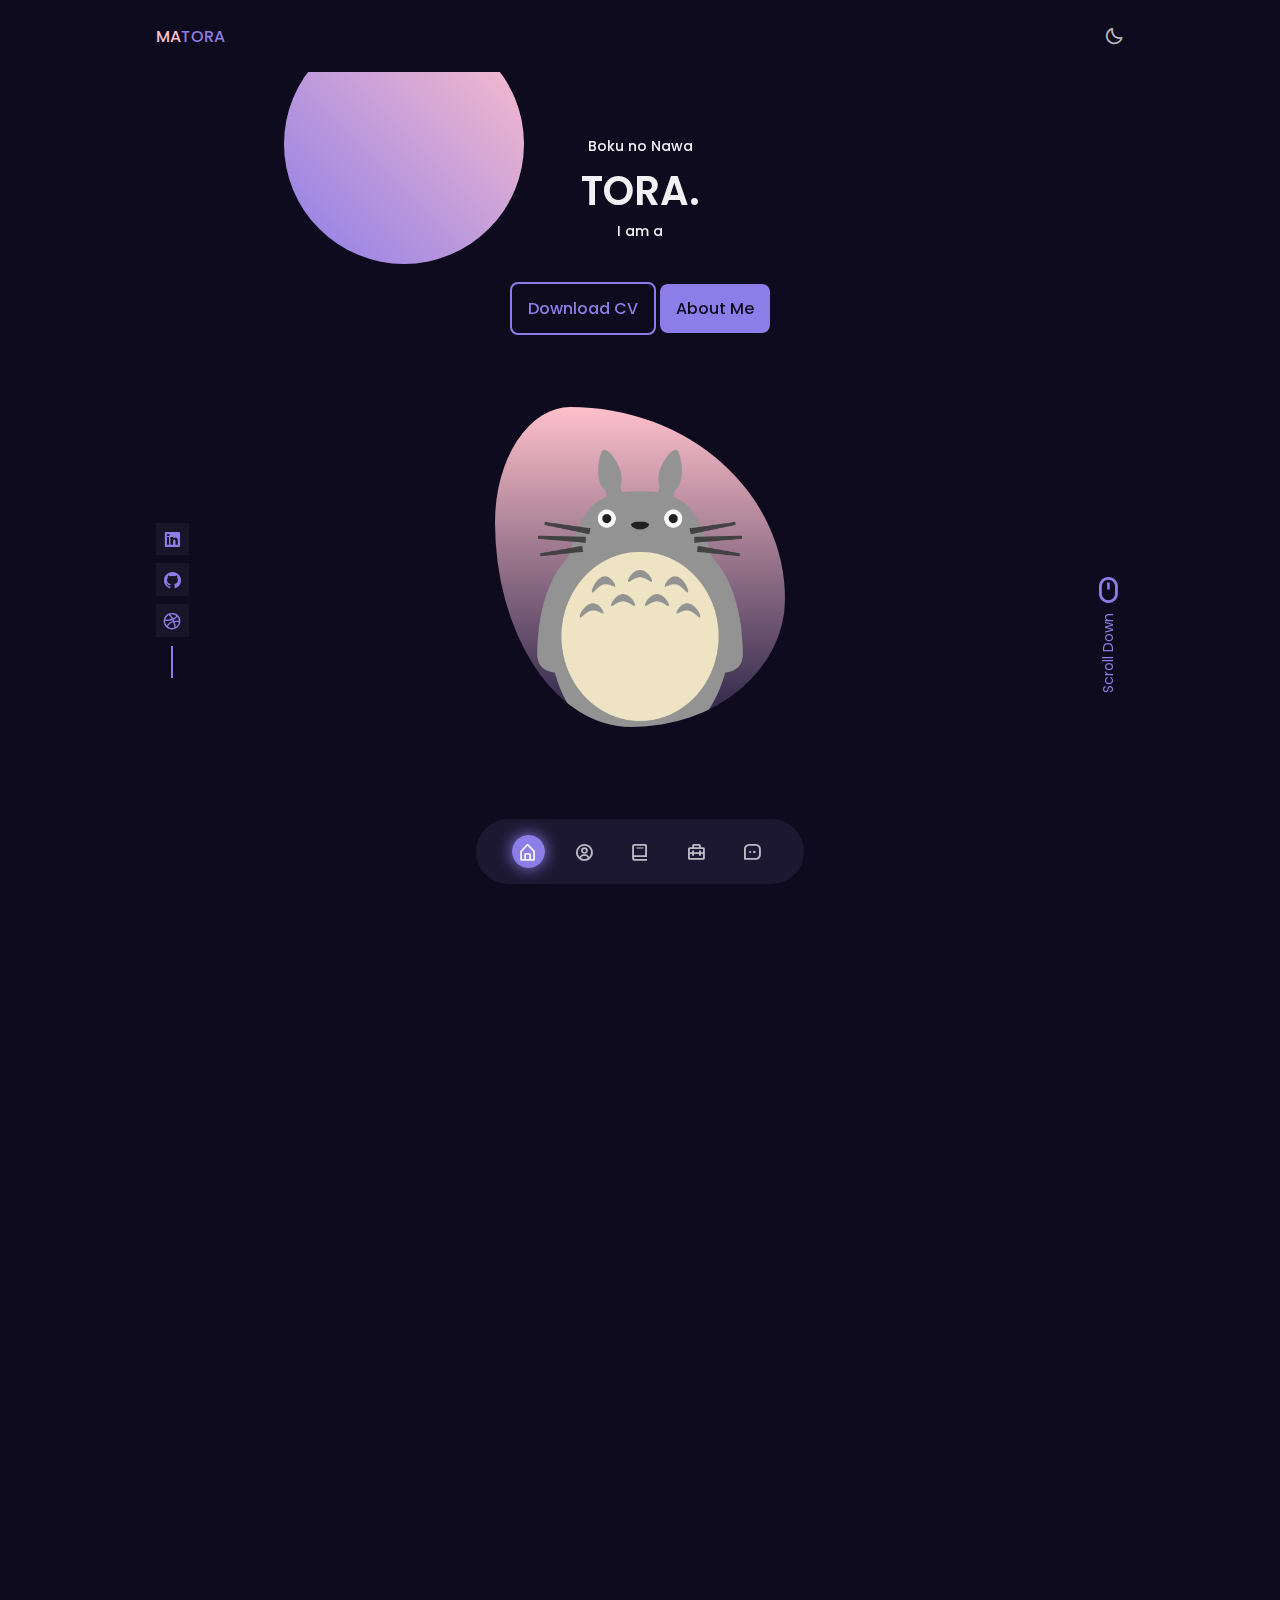
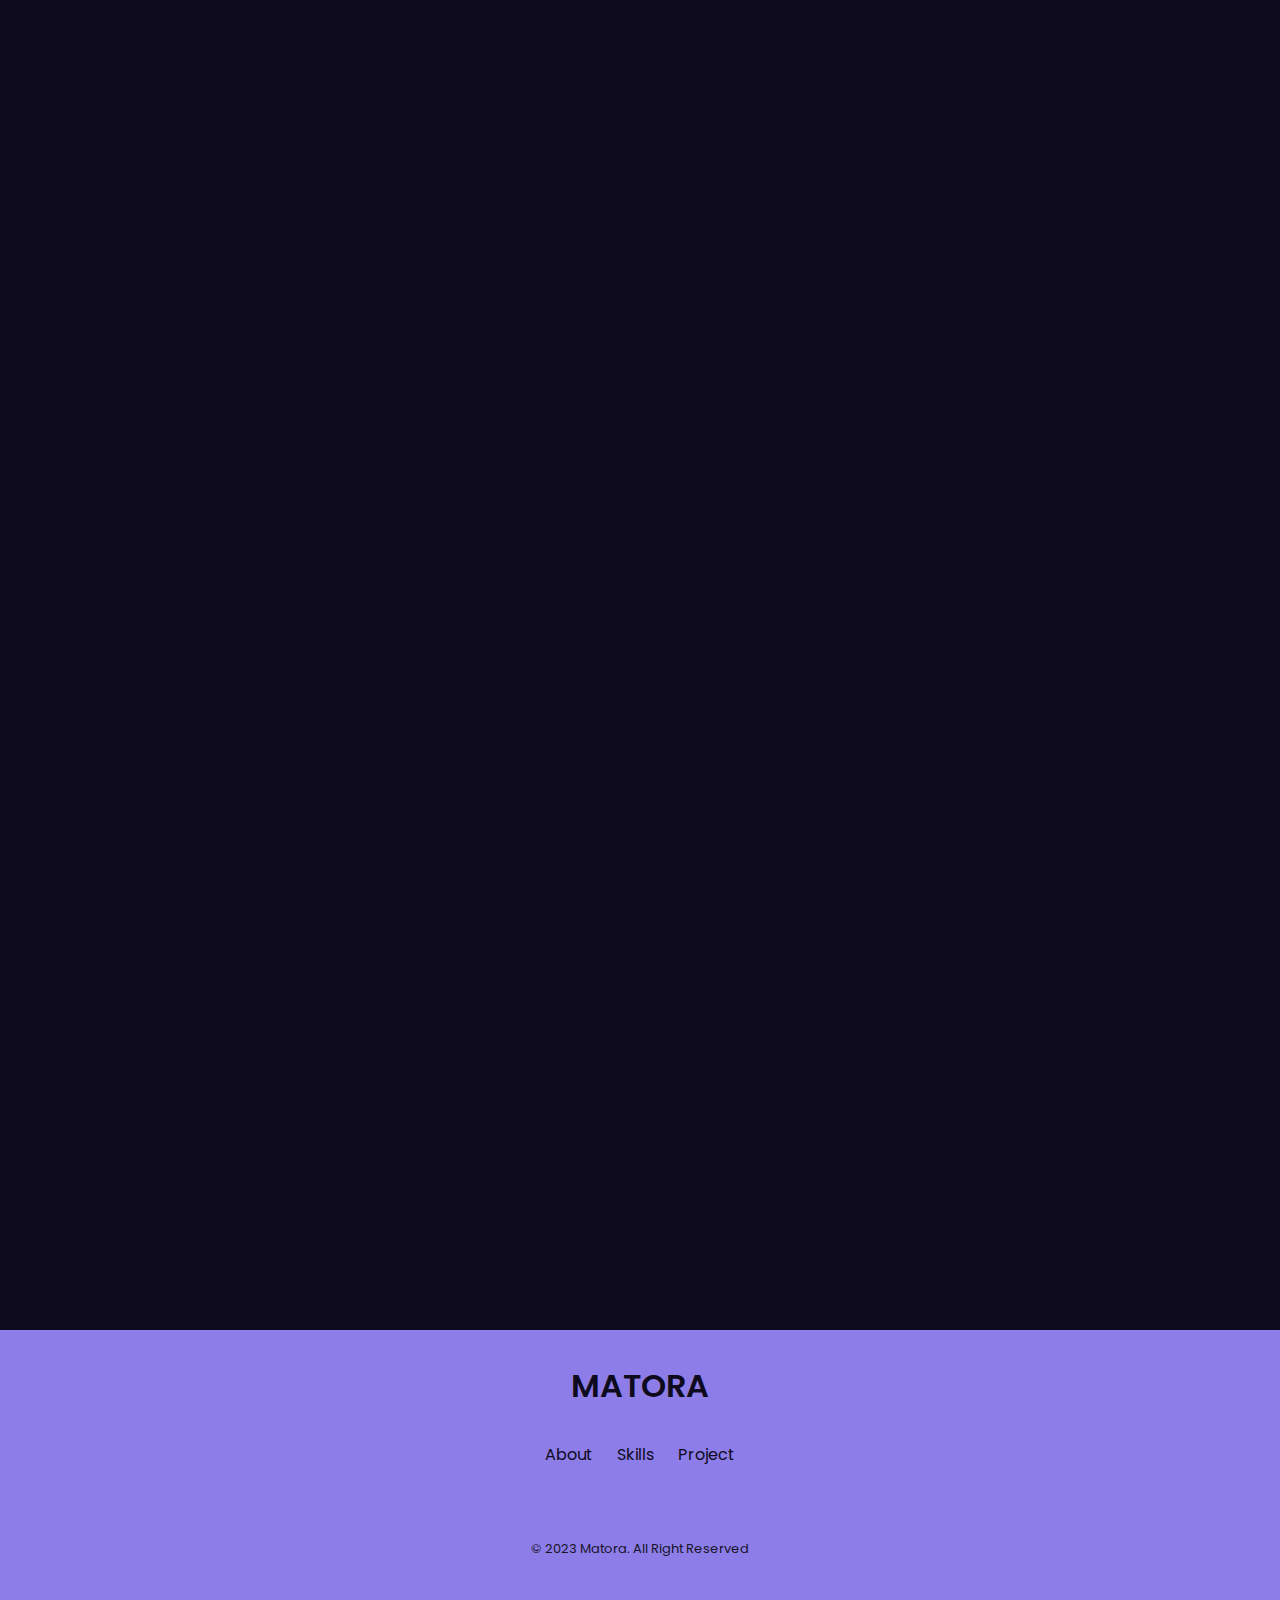
==== index.html @ f9953711 "a" ====
<!DOCTYPE html>
<html lang="en">
  <head>
    <meta charset="UTF-8" />
    <meta name="viewport" content="width=device-width, initial-scale=1.0" />

    <!--=============== FAVICON ===============-->
    <link rel="shortcut icon" href="assets/img/iconx.png" type="image/x-icon" />

    <!--=============== BOXICONS ===============-->
    <link href="https://unpkg.com/boxicons@2.1.4/css/boxicons.min.css" rel="stylesheet" />

    <!--=============== SWIPER CSS ===============-->
    <link rel="stylesheet" href="" />

    <!--=============== AOS ===============-->
    <link href="https://unpkg.com/aos@2.3.1/dist/aos.css" rel="stylesheet" />

    <!--=============== CSS ===============-->
    <link rel="stylesheet" href="assets/css/styles.css" />

    <title>Tora's Portfolio</title>
  </head>
  <body>
    <!--=============== HEADER ===============-->
    <header class="header" id="header">
      <nav class="nav container">
        <a href="#" class="nav__logo">MA<span>TORA</span></a>

        <div class="nav__menu">
          <ul class="nav__list">
            <li class="nav__item">
              <a href="#home" class="nav__link active-link">
                <i class="bx bx-home-alt"></i>
              </a>
            </li>
            <li class="nav__item">
              <a href="#about" class="nav__link">
                <i class="bx bx-user-circle"></i>
              </a>
            </li>
            <li class="nav__item">
              <a href="#skills" class="nav__link">
                <i class="bx bx-book"></i>
              </a>
            </li>
            <li class="nav__item">
              <a href="#work" class="nav__link">
                <i class="bx bx-briefcase-alt-2"></i>
              </a>
            </li>
            <li class="nav__item">
              <a href="#contact" class="nav__link">
                <i class="bx bx-message-square-dots"></i>
              </a>
            </li>
          </ul>
        </div>

        <i class="bx bx-moon change-theme" id="theme-button"></i>
      </nav>
    </header>

    <!--=============== MAIN ===============-->
    <main class="main">
      <!--=============== HOME ===============-->
      <section class="home section" id="home">
        <div class="home__container container grid">
          <div class="home__data">
            <span class="home__greeting">Boku no Nawa</span>
            <h1 class="home__name">TORA.</h1>
            <h3 class="home__education">I am a <span class="multitext"></span></h3>
            <div class="home__buttons">
              <a download="" href="assets/pdf/Matora-Cv.pdf" class="button button--ghost"> Download CV </a>
              <a href="#about" class="button">About Me</a>
            </div>
          </div>

          <div class="home__handle">
            <img src="assets/img/totoro.png" alt="" class="home__img" />
          </div>

          <div class="home__social">
            <a href="" target="_blank" class="home__social-link"><i class="bx bxl-linkedin-square"></i></a>
            <a href="" target="_blank" class="home__social-link"><i class="bx bxl-github"></i></a>
            <a href="" target="_blank" class="home__social-link"><i class="bx bxl-dribbble"></i></a>
          </div>
          <a href="" class="home__scroll"
            ><i class="bx bx-mouse home__scroll-icon"></i>
            <span class="home__scroll-name">Scroll Down</span>
          </a>
        </div>
      </section>

      <!--=============== ABOUT ===============-->
      <section class="about section" id="about">
        <span data-aos="fade-right" class="section__subtitle">My Intro</span>
        <h2 data-aos="fade-left" class="section__title">About Me</h2>

        <div class="about__container container grid">
          <img data-aos="fade-right" src="assets/img/about1.jpg" alt="" class="about__img" />

          <div data-aos="fade-left" class="about__data">
            <div class="about__info">
              <div class="about__box">
                <i class="bx bx-award about__icon"></i>
                <h3 class="about__title">Experience</h3>
                <span class="about__subtitle">3 Years Study</span>
              </div>
              <div class="about__box">
                <i class="bx bx-briefcase-alt-2 about__icon"></i>
                <h3 class="about__title">Completed</h3>
                <span class="about__subtitle">20+ Project</span>
              </div>
              <div class="about__box">
                <i class="bx bx-support about__icon"></i>
                <h3 class="about__title">Support</h3>
                <span class="about__subtitle"
                  >Online 24/7 <br />
                  <3
                </span>
              </div>
            </div>
            <p class="about__description">Im a weeb, u better run <br />Im the man that will become the Pirate King!</p>

            <a href="#contact" class="button">Contact ME</a>
          </div>
        </div>
      </section>

      <!--=============== SKILLS ===============-->
      <section class="skills section" id="skills">
        <span data-aos="fade-right" class="section__subtitle">My Abilities</span>
        <h2 data-aos="fade-left" class="section__title">My Experience</h2>

        <div class="skills__container container grid">
          <!-- daftar skill -->
          <div data-aos="flip-right" data-aos-duration="2000" class="skills__content">
            <h3 class="skills__title">Visual Design</h3>

            <div class="skills__box">
              <div class="skills__group">
                <div class="skills__data">
                  <i class="bx bx-badge-check"></i>

                  <div>
                    <h3 class="skills__name">HTML</h3>
                    <span class="skills__levels">Intermediate</span>
                  </div>
                </div>

                <div class="skills__data">
                  <i class="bx bx-badge-check"></i>

                  <div>
                    <h3 class="skills__name">CSS</h3>
                    <span class="skills__levels">Intermediate</span>
                  </div>
                </div>

                <div class="skills__data">
                  <i class="bx bx-badge-check"></i>

                  <div>
                    <h3 class="skills__name">JS</h3>
                    <span class="skills__levels">Basic</span>
                  </div>
                </div>
              </div>

              <div class="skills__group">
                <div class="skills__data">
                  <i class="bx bx-badge-check"></i>

                  <div>
                    <h3 class="skills__name">Photoshop</h3>
                    <span class="skills__levels">Intermediate</span>
                  </div>
                </div>

                <div class="skills__data">
                  <i class="bx bx-badge-check"></i>

                  <div>
                    <h3 class="skills__name">Ilustrator</h3>
                    <span class="skills__levels">Intermediate</span>
                  </div>
                </div>

                <div class="skills__data">
                  <i class="bx bx-badge-check"></i>

                  <div>
                    <h3 class="skills__name">Corel</h3>
                    <span class="skills__levels">Basic</span>
                  </div>
                </div>
              </div>
            </div>
          </div>

          <div data-aos="flip-left" data-aos-duration="2000" class="skills__content">
            <h3 class="skills__title">Office Management</h3>

            <div class="skills__box">
              <div class="skills__group">
                <div class="skills__data">
                  <i class="bx bx-badge-check"></i>

                  <div>
                    <h3 class="skills__name">Ms Word</h3>
                    <span class="skills__levels">Intermediate</span>
                  </div>
                </div>

                <div class="skills__data">
                  <i class="bx bx-badge-check"></i>

                  <div>
                    <h3 class="skills__name">Ms Excel</h3>
                    <span class="skills__levels">Basic</span>
                  </div>
                </div>

                <div class="skills__data">
                  <i class="bx bx-badge-check"></i>

                  <div>
                    <h3 class="skills__name">Ms Powerpoint</h3>
                    <span class="skills__levels">Basic</span>
                  </div>
                </div>
              </div>
            </div>
          </div>
        </div>
      </section>

      <!--=============== SERVICES ===============-->
      <section class="services section">
        <span data-aos="fade-right" class="section__subtitle">My Services</span>
        <h2 data-aos="fade-left" class="section__title">What I Offer</h2>

        <div class="services__container container grid">
          <div data-aos="flip-up" class="services__card">
            <h3 class="services__title">
              Product <br />
              Designer
            </h3>

            <span class="services__button"> See More <i class="bx bx-chevrons-right .services__icon"></i> </span>

            <div class="services__modal">
              <div class="services__modal-content">
                <i class="bx bx-x services__modal-close"></i>

                <h3 class="services__modal-title">Product Designer</h3>
                <p class="services__modal-description">Melayani jasa desain yang berkaitan dengan produk</p>
                <ul class="services__modal-list">
                  <li class="services__modal-item">
                    <i class="bx bx-check-double services__modal-icon"></i>
                    <p class="services__modal-info">Desain produk dan kemasan</p>
                  </li>
                  <li class="services__modal-item">
                    <i class="bx bx-check-double services__modal-icon"></i>
                    <p class="services__modal-info">Pengembangan desain</p>
                  </li>
                  <li class="services__modal-item">
                    <i class="bx bx-check-double services__modal-icon"></i>
                    <p class="services__modal-info">Pengembangan Elemen</p>
                  </li>
                  <li class="services__modal-item">
                    <i class="bx bx-check-double services__modal-icon"></i>
                    <p class="services__modal-info">Pembuatan Logo</p>
                  </li>
                </ul>
              </div>
            </div>
          </div>

          <div data-aos="flip-up" class="services__card">
            <h3 class="services__title">
              UI/UX <br />
              Designer
            </h3>

            <span class="services__button"> See More <i class="bx bx-chevrons-right .services__icon"></i> </span>

            <div class="services__modal">
              <div class="services__modal-content">
                <i class="bx bx-x services__modal-close"></i>

                <h3 class="services__modal-title">UI/UX</h3>
                <p class="services__modal-description">Melayani desain yang berkatian dengan tampilan atau interface</p>
                <ul class="services__modal-list">
                  <li class="services__modal-item">
                    <i class="bx bx-check-double services__modal-icon"></i>
                    <p class="services__modal-info">Pengembangan Interface</p>
                  </li>
                  <li class="services__modal-item">
                    <i class="bx bx-check-double services__modal-icon"></i>
                    <p class="services__modal-info">Desain Web</p>
                  </li>
                  <li class="services__modal-item">
                    <i class="bx bx-check-double services__modal-icon"></i>
                    <p class="services__modal-info">Desain Aplikasi</p>
                  </li>
                </ul>
              </div>
            </div>
          </div>

          <div data-aos="flip-up" class="services__card">
            <h3 class="services__title">
              Visual <br />
              Designer
            </h3>

            <span class="services__button"> See More <i class="bx bx-chevrons-right .services__icon"></i> </span>

            <div class="services__modal">
              <div class="services__modal-content">
                <i class="bx bx-x services__modal-close"></i>

                <h3 class="services__modal-title">Visual Designer</h3>
                <p class="services__modal-description">Jasa desain terkait desain Visual</p>
                <ul class="services__modal-list">
                  <li class="services__modal-item">
                    <i class="bx bx-check-double services__modal-icon"></i>
                    <p class="services__modal-info">Jasa Ilustrasi</p>
                  </li>
                  <li class="services__modal-item">
                    <i class="bx bx-check-double services__modal-icon"></i>
                    <p class="services__modal-info">Jasa Vektor</p>
                  </li>
                  <li class="services__modal-item">
                    <i class="bx bx-check-double services__modal-icon"></i>
                    <p class="services__modal-info">Jasa Edit foto</p>
                  </li>
                  <li class="services__modal-item">
                    <i class="bx bx-check-double services__modal-icon"></i>
                    <p class="services__modal-info">Jasa Realism</p>
                  </li>
                </ul>
              </div>
            </div>
          </div>
        </div>
      </section>

      <!--=============== WORK ===============-->
      <section class="work section" id="work">
        <span data-aos="fade-right" class="section__subtitle">My portfolio</span>
        <h2 data-aos="fade-left" class="section__title">Recent Work</h2>

        <div data-aos="zoom-in-left" class="work__filters">
          <span class="work__item active-work" data-filter="all">All</span>
          <span class="work__item" data-filter=".web">Web</span>
          <span class="work__item" data-filter=".movil">Tool</span>
          <span class="work__item" data-filter=".design">Design</span>
        </div>

        <div data-aos="zoom-in-right" class="work__container container grid">
          <div class="work__card mix web">
            <img src="assets/img/recent1.png" alt="" class="work__img" />
            <h3 class="work__title">Web Parallax Design</h3>
            <a href="recent/parallax.html" class="work__button">Demo <i class="bx bxs-chevron-right work__icon"></i></a>
          </div>

          <div class="work__card mix movil web">
            <img src="https://ganlvtech.github.io/lua-simple-encrypt/images/xor.gif" alt="" class="work__img" />
            <h3 class="work__title">Lua XOR Encryptor</h3>
            <a href="recent/encryptor.html" class="work__button">Demo <i class="bx bxs-chevron-right work__icon"></i></a>
          </div>

          <div class="work__card mix design">
            <img src="assets/img/work3.jpg" alt="" class="work__img" />
            <h3 class="work__title">Brand Design</h3>
            <a href="" class="work__button">Demo <i class="bx bxs-chevron-right work__icon"></i></a>
          </div>

          <div class="work__card mix web">
            <img src="assets/img/work4.jpg" alt="" class="work__img" />
            <h3 class="work__title">Web Design</h3>
            <a href="" class="work__button">Demo <i class="bx bxs-chevron-right work__icon"></i></a>
          </div>

          <div class="work__card mix movil">
            <img src="assets/img/work5.jpg" alt="" class="work__img" />
            <h3 class="work__title">App Movil</h3>
            <a href="" class="work__button">Demo <i class="bx bxs-chevron-right work__icon"></i></a>
          </div>
        </div>
      </section>

      <!--=============== TESTIMONIALS ===============-->
      <section class="testimonial section"></section>

      <!--=============== CONTACT ===============-->
      <section class="contact section" id="contact">
        <span data-aos="fade-right" class="section__subtitle">Get In Touch</span>
        <h2 data-aos="fade-left" class="section__title">Contact Me</h2>

        <div class="contact__container container grid">
          <div data-aos="fade-right" class="contact__content">
            <h3 class="contact__title">Talk To Me</h3>

            <div class="contact__info">
              <div class="contact__card">
                <i class="bx bxl-gmail contact__card-icon"></i>
                <h3 class="contact__card-title">Email</h3>
                <span class="contact__card-data">matora2975@gmail.com</span>

                <a href="mailto:matora2975@gmail.com" target="_blank" class="contact__button">
                  Write me <i class="bx bx-right-arrow-alt contact__button-icon"></i>
                </a>
              </div>

              <div class="contact__card">
                <i class="bx bxl-whatsapp contact__card-icon"></i>
                <h3 class="contact__card-title">WhatsApp</h3>
                <span class="contact__card-data">+6283832316538</span>

                <a
                  href="https://wa.me/6283832316538?text=Halo,%20ingin%20bicara%20lebih%20lanjut%20tentang%20projek."
                  target="_blank"
                  class="contact__button"
                >
                  Write me <i class="bx bx-right-arrow-alt contact__button-icon"></i>
                </a>
              </div>

              <div class="contact__card">
                <i class="bx bxl-telegram contact__card-icon"></i>
                <h3 class="contact__card-title">Telegram</h3>
                <span class="contact__card-data">@IntegerID</span>

                <a href="https://t.me/IntegerID" target="_blank" class="contact__button">
                  Write me <i class="bx bx-right-arrow-alt contact__button-icon"></i>
                </a>
              </div>
            </div>
          </div>

          <div data-aos="fade-left" data-aos-duration="2500" class="contact__content">
            <h3 class="contact__title">Write Me Your Project</h3>

            <form action="" class="contact__form">
              <div class="contact__form-div">
                <label for="" class="contact__form-tag">Names</label>
                <input type="text" placeholder="Insert Your Name" class="contact__form-input" />
              </div>

              <div class="contact__form-div">
                <label for="" class="contact__form-tag">Mail</label>
                <input type="email" placeholder="Insert Your Mail" class="contact__form-input" />
              </div>

              <div class="contact__form-div contact__form-area">
                <label for="" class="contact__form-tag">Project</label>
                <textarea name="" id="" cols="30" rows="10" placeholder="Write Your Project" class="contact__form-input"></textarea>
              </div>

              <button class="button button--ghost">Send Message</button>
            </form>
          </div>
        </div>
      </section>
    </main>

    <!--=============== FOOTER ===============-->
    <footer class="footer">
      <div class="footer__container container">
        <h1 class="footer__title">MATORA</h1>

        <ul class="footer__list">
          <li>
            <a href="#about" class="footer__link">About</a>
          </li>
          <li>
            <a href="#skills" class="footer__link">Skills</a>
          </li>
          <li>
            <a href="#work" class="footer__link">Project</a>
          </li>
        </ul>

        <!-- <ul class="footer__social">
          <a href="" target="blank" class="footer_social-link"><i class="bx bxl-facebook"></i></a>
          <a href="" target="blank" class="footer_social-link"><i class="bx bxl-instagram"></i></a>
          <a href="" target="blank" class="footer_social-link"><i class="bx bxl-twitter"></i></a>
        </ul> -->

        <span class="footer__copy"> &#169; 2023 Matora. All Right Reserved </span>
      </div>
    </footer>

    <!--=============== SCRIPT ===============-->

    <!--=============== TYPEANIMATION ===============-->
    <script src="https://unpkg.com/typed.js@2.0.15/dist/typed.umd.js"></script>

    <!--=============== SCROLLREVEAL ===============-->
    <script src="assets/js/scrollreveal.min.js"></script>

    <!--=============== AOS FADE ===============-->
    <script src="https://unpkg.com/aos@2.3.1/dist/aos.js"></script>

    <!--=============== SWIPER JS ===============-->
    <script src="assets/js/swiper-bundle.min.js"></script>

    <!--=============== MIXITUP FILTER ===============-->
    <script src="assets/js/mixitup.min.js"></script>

    <!--=============== MAIN JS ===============-->
    <script src="assets/js/main.js"></script>
  </body>
</html>
---- assets/css/styles.css ----
/*=============== GOOGLE FONTS ===============*/
@import url("https://fonts.googleapis.com/css2?family=Poppins:wght@400;500;600&display=swap");

/*=============== VARIABLES CSS ===============*/
:root {
  --header-height: 3.5rem;

  /*========== Colors ==========*/
  /*Color mode HSL(hue, saturation, lightness)*/
  /*
        Purple: hsl(250, 66%, 75%)
        Blue: hsl(207, 90%, 72%)
        Pink: hsl(356, 66%, 75%)
        Teal: hsl(174, 63%, 62%)
  */
  --first-hue: 249;
  --sat: 70%;
  --lig: 70%;
  --second-hue: 249;
  --first-color: hsl(var(--first-hue), var(--sat), var(--lig));
  --first-color-alt: hsl(var(--first-hue), var(--sat), 68%); /* -4% */
  --title-color: hsl(var(--second-hue), 15%, 95%);
  --text-color: hsl(var(--second-hue), 8%, 75%);

  --text-color-light: hsl(var(--second-hue), 4%, 55%);
  --body-color: hsl(var(--second-hue), 48%, 8%);
  --container-color: hsl(var(--second-hue), 32%, 12%);

  /*========== Font and typography ==========*/
  /*.5rem = 8px | 1rem = 16px ...*/
  --body-font: "Poppins", sans-serif;
  --biggest-font-size: 1.75rem;
  --h1-font-size: 1.5rem;
  --h2-font-size: 1.25rem;
  --h3-font-size: 1rem;
  --normal-font-size: 0.938rem;
  --small-font-size: 0.813rem;
  --smaller-font-size: 0.75rem;
  --tiny-font-size: 0.625rem;

  /*========== Font weight ==========*/
  --font-medium: 500;
  --font-semibold: 600;

  /*========== z index ==========*/
  --z-tooltip: 10;
  --z-fixed: 100;
  --z-modal: 1000;
}

/* Responsive typography */
@media screen and (min-width: 968px) {
  :root {
    --biggest-font-size: 2.5rem;
    --h1-font-size: 2.25rem;
    --h2-font-size: 1.5rem;
    --h3-font-size: 1.25rem;
    --normal-font-size: 1rem;
    --small-font-size: 0.875rem;
    --smaller-font-size: 0.813rem;
  }
}

/*=============== BASE ===============*/
* {
  box-sizing: border-box;
  padding: 0;
  margin: 0;
}

html {
  scroll-behavior: smooth;
}

body,
button,
input,
textarea {
  font-family: var(--body-font);
  font-size: var(--normal-font-size);
}

body {
  background-color: var(--body-color);
  color: var(--text-color);
  transition: 0.4s; /* for light mode animation */
}

h1,
h2,
h3 {
  color: var(--title-color);
  font-weight: var(--font-semibold);
}

ul {
  list-style: none;
}

a {
  text-decoration: none;
}

button {
  cursor: pointer;
  border: none;
  outline: none;
}

img {
  max-width: 100%;
  height: auto;
}

/*=============== THEME ===============*/
.change-theme {
  font-size: 1.25rem;
  cursor: pointer;
  transition: 0.3s;
}
.change-theme:hover {
  color: var(--first-color);
}

/*========== Variables L theme ==========*/
body.light-theme {
  --title-color: hsl(var(--second-hue), 15%, 15%);
  --text-color: hsl(var(--second-hue), 8%, 35%);
  --body-color: hsl(var(--second-hue), 100%, 99%);
  --container-color: #fff;
}

/*========== 
    Color changes in some parts of 
    the website, in light theme
==========*/
.light-theme .scroll-header {
  box-shadow: 0 2px 4px hsla(0, 0%, 1%, 0.1);
}
.light-theme .nav__menu {
  background-color: hsla(var(--second-hue), 32%, 90%, 0.8);
}
.light-theme .section__subtitle {
  color: var(--text-color);
}
.light-theme .home__social-link {
  box-shadow: 0 2px 8px hsla(var(--second-hue), 48%, 8%, 0.1);
}
.light-theme .home__social::after,
.light-theme .footer__social-link {
  background-color: var(--title-color);
}
.light-theme .home__social-link,
.light-theme .home__scroll,
.light-theme .button,
.light-theme .button:hover,
.light-theme .active-work,
.light-theme .footer__title,
.light-theme .footer__link,
.light-theme .footer__copy {
  color: var(--title-color);
}
.light-theme .about__box {
  box-shadow: 0 2px 8px hsla(var(--second-hue), 48%, 8%, 0.2);
}
.light-theme .skills__content,
.light-theme .services__card,
.light-theme .work__card,
.light-theme .contact__card {
  box-shadow: 0 2px 16px hsla(var(--second-hue), 48%, 8%, 0.2);
}
.light-theme::-webkit-scrollbar {
  background-color: hsl(var(--second-hue), 8%, 66%);
}
.light-theme::-webkit-scrollbar-thumb {
  background-color: hsl(var(--second-hue), 8%, 54%);
}
.light-theme::-webkit-scrollbar-thumb:hover {
  background-color: hsl(var(--second-hue), 8%, 44%);
}

/*=============== REUSABLE CSS CLASSES ===============*/
.container {
  max-width: 968px;
  margin-left: 1rem;
  margin-right: 1rem;
}

.grid {
  display: grid;
  gap: 1.25rem;
}

.main {
  overflow: hidden;
}

.section {
  padding: 4.5rem 0 1rem;
}

.section__title,
.section__subtitle {
  text-align: center;
}

.section__title {
  font-size: var(--h2-font-size);
  color: var(--first-color);
  margin-bottom: 2rem;
}

.section__subtitle {
  display: block;
  font-size: var(--smaller-font-size);
  color: var(--text-color-light);
}
.multitext {
  color: var(--first-color);
}

/*=============== HEADER & NAV===============*/
.header {
  position: fixed;
  top: 0;
  left: 0;
  width: 100%;
  background-color: var(--body-color);
  z-index: var(--z-fixed);
  transition: 0.4s;
}

.nav {
  height: var(--header-height);
  display: flex;
  justify-content: space-between;
  align-items: center;
}

.nav__logo {
  color: pink;
  font-weight: var(--font-medium);
  transition: 0.4s ease-in-out;
  animation: spanlog 6s linear infinite;
}
@keyframes spanlog {
  50% {
    color: var(--first-color);
  }
}
.nav__logo span {
  color: var(--first-color);
  transition: 0.4s ease-in-out;
  animation: spanlog2 6s linear infinite;
}
@keyframes spanlog2 {
  50% {
    color: pink;
  }
}
.nav__logo:hover {
  transform: scale(1.2);
}

.nav__menu {
  position: fixed;
  bottom: 1rem;
  background-color: hsla(var(--second-hue), 32%, 16%, 0.8);
  width: 90%;
  border-radius: 4rem;
  padding: 1rem 2.25rem;
  backdrop-filter: blur(10px);
  transition: 0.4s;
}

.nav__list {
  display: flex;
  justify-content: space-between;
  align-items: center;
}

.nav__link {
  color: var(--text-color);
  font-size: 1.25rem;
  padding: 0.4rem;
  display: flex;
  border-radius: 5rem;
}

/* Active link */
.active-link {
  background: linear-gradient(180deg, hsla(var(--first-hue), var(--sat), var(--lig), 1), hsla(var(--first-hue), var(--sat), var(--lig), 2));
  box-shadow: 0 0 16px hsla(var(--first-hue), var(--sat), var(--lig), 4);
  color: var(--title-color);
}

/* Change background header */
.scroll-header {
  box-shadow: 0 4px 4px hsla(0, 0%, 4%, 0.3);
}

/*=============== HOME ===============*/
.home__container {
  position: relative;
  row-gap: 4.5rem;
  padding-top: 2rem;
}

.home__container::before {
  position: absolute;
  display: flex;
  align-items: flex-start;
  content: "";
  height: 10rem;
  width: 10rem;
  top: 0.5rem;
  left: 0.5rem;
  border-radius: 50%;
  background: linear-gradient(45deg, var(--first-color), pink);
  animation: object1 4s linear infinite;
}
@keyframes object1 {
  50% {
    left: 2em;
    top: 1rem;
  }
}

.home__data {
  text-align: center;
}

.home__greeting,
.home__education {
  font-size: var(--small-font-size);
  font-weight: var(--font-medium);
}

.home__greeting {
  display: block;
  color: var(--title-color);
  margin-bottom: 0.25rem;
}

.home__education {
  color: var(--title-color);
  margin-bottom: 2.5rem;
}

.home__name {
  font-size: var(--biggest-font-size);
  animation: homname 15s linear infinite;
}
@keyframes homname {
  50% {
    color: var(--first-color);
  }
}

.home__img {
  width: 500px;
}

.home__handle {
  justify-content: center;
  width: 190px;
  height: 220px;
  background: linear-gradient(
    180deg,
    pink /*hsla(var(--first-hue), var(--sat), var(--lig), 1)*/,
    hsla(var(--first-hue), var(--sat), var(--lig), 0.2)
  );
  border-radius: 26% 74% 53% 47% / 36% 60% 40% 64%; /*10rem 10rem 1rem 1rem*/
  display: flex;
  align-items: flex-end;
  justify-self: center;
  overflow: hidden;
  animation: objectt 10s linear infinite;
}
@keyframes objectt {
  50% {
    border-radius: 60% 40% 91% 9% / 59% 27% 73% 41%;
  }
}

.home__button {
  display: flex;
  justify-content: center;
  align-items: center;
  gap: 1.5rem;
}

.home__social,
.home__scroll {
  position: absolute;
}

.home__social {
  bottom: 5rem;
  left: 0;
  display: grid;
  row-gap: 0.5rem;
}

.home__social-link {
  width: max-content;
  background-color: var(--container-color);
  color: var(--first-color);
  padding: 0.25rem;
  display: flex;
  font-size: 1rem;
  transition: 0.4s;
}

.home__social-link:hover {
  background-color: var(--first-color);
  color: #fff;
}
.home__social::after {
  content: "";
  width: 32px;
  height: 2px;
  background-color: var(--first-color);
  transform: rotate(90deg) translate(16px, 3px);
}

.home__scroll {
  color: var(--first-color);
  right: -1.5rem;
  bottom: 4rem;
  display: grid;
  row-gap: 2.25rem;
  justify-items: center;
}

.home__scroll-icon {
  font-size: 1.25rem;
}
.home__scroll-name {
  font-size: var(--small-font-size);
  transform: rotate(-90deg);
}

/*=============== BUTTONS ===============*/

.button {
  display: inline-block;
  background-color: var(--first-color);
  color: var(--body-color);
  padding: 0.75rem 1rem;
  border-radius: 0.5rem;
  font-weight: var(--font-medium);
  transition: 0.4s;
}

.button:hover {
  background-color: var(--first-color);
  color: var(--body-color);
}

.button--ghost {
  background-color: transparent;
  border: 2px solid var(--first-color);
  color: var(--first-color);
}

/*=============== ABOUT ===============*/

.about__container {
  row-gap: 2.5rem;
}

.about__img {
  width: 220px;
  border-radius: 65% 35% 70% 30% / 32% 53% 47% 68%;
  justify-self: center;
  animation: about__img 4s linear infinite;
}
@keyframes about__img {
  50% {
    border-radius: 26% 74% 37% 63% / 64% 25% 75% 36%;
  }
}

.about__data {
  text-align: center;
}

.about__info {
  display: grid;
  grid-template-columns: repeat(3, 1fr);
  gap: 0.5rem;
  margin-bottom: 2rem;
}

.about__box {
  background-color: var(--container-color);
  border-radius: 0.75rem;
  padding: 0.75rem 0.5rem;
}

.about__icon {
  font-size: 1.5rem;
  color: var(--first-color);
  margin-bottom: 0.5rem;
}

.about__title {
  font-size: var(--small-font-size);
}

.about__subtitle {
  font-size: var(--tiny-font-size);
}

.about__description {
  margin-bottom: 2rem;
}

/*=============== SKILLS ===============*/
.skills__container {
  row-gap: 2rem;
  padding-top: 1rem;
}

.skills__content {
  background-color: var(--container-color);
  padding: 1.5rem;
  border-radius: 1.25rem;
}

.skills__title {
  font-size: var(--normal-font-size);
  font-weight: var(--font-medium);
  color: var(--first-color);
  text-align: center;
  margin-bottom: 1.5rem;
}

.skills__box {
  display: flex;
  justify-content: center;
  column-gap: 3rem;
}

.skills__group {
  display: grid;
  align-content: flex-start;
  row-gap: 1.2rem;
}

.skills__data {
  display: flex;
  column-gap: 0.5rem;
}

.skills .bx-badge-check {
  font-size: 1rem;
  color: var(--first-color);
}

.skills__name {
  font-size: var(--normal-font-size);
  font-weight: var(--font-medium);
  line-height: 18px;
}

.skills__levels {
  font-size: var(--tiny-font-size);
}

/*=============== SERVICES ===============*/
.services__container {
  grid-template-columns: repeat(2, 1fr);
  gap: 1.5rem;
  padding-top: 1rem;
}

.services__card {
  background-color: var(--container-color);
  padding: 3rem 1.5rem 1.5rem;
  border-radius: 1rem;
}

.services__title {
  font-size: var(--h3-font-size);
  margin-bottom: 2.5rem;
}

.services__button {
  color: var(--first-color);
  font-size: var(--small-font-size);
  display: flex;
  align-items: center;
  column-gap: 0.25rem;
  cursor: pointer;
}

.services__button:hover .services__icon {
  transform: translateX(0.25rem);
}

.services__icon {
  font-size: 1rem;
  transition: 0.4s;
}

/* Services modal */
.services__modal {
  position: fixed;
  inset: 0;
  background-color: hsla(var(--second-hue), 28%, 16%, 0.7);
  padding: 2rem 1rem;
  display: grid;
  place-items: center;
  visibility: hidden;
  opacity: 0;
  transition: 0.4s;
  z-index: var(--z-modal);
}

.services__modal-content {
  position: relative;
  background-color: var(--body-color);
  padding: 4.5rem 1.5rem 2.5rem;
  border-radius: 2.5rem;
}

.services__modal-title,
.services__modal-description {
  text-align: center;
}

.services__modal-title {
  font-size: var(--h3-font-size);
  color: var(--first-color);
  margin-bottom: 1rem;
}

.services__modal-description {
  font-size: var(--small-font-size);
  margin-bottom: 2rem;
}

.services__modal-list {
  display: grid;
  row-gap: 0.75rem;
}

.services__modal-item {
  display: flex;
  align-items: flex-start;
  column-gap: 0.5rem;
}

.services__modal-icon {
  font-size: 1.5rem;
  color: var(--first-color);
}

.services__modal-info {
  font-size: var(--small-font-size);
}

.services__modal-close {
  position: absolute;
  top: 1.5rem;
  right: 1.5rem;
  font-size: 1.5rem;
  color: var(--first-color);
  cursor: pointer;
}

/*Active modal*/
.active-modal {
  transition: 0.5s ease-in-out;
  opacity: 1;
  visibility: visible;
}

/*=============== WORK ===============*/
.work__container {
  padding-top: 1rem;
}
.work__filters {
  display: flex;
  justify-content: center;
  align-items: center;
  column-gap: 0.75rem;
  margin-bottom: 2rem;
}
.work__item {
  cursor: pointer;
  color: var(--title-color);
  padding: 0.25rem 0.75rem;
  font-weight: var(--font-medium);
  border-radius: 0.5rem;
}
.work__card {
  background-color: var(--container-color);
  padding: 1rem;
  border-radius: 1rem;
}
.work__img {
  border-radius: 1rem;
  margin-bottom: 0.75rem;
}
.work__title {
  font-size: var(--normal-font-size);
  font-weight: var(--font-medium);
  margin-bottom: 0.25rem;
}
.work__button {
  width: max-content;
  color: var(--first-color);
  font-size: var(--small-font-size);
  display: flex;
  align-items: center;
  column-gap: 0.25rem;
}
.work__button:hover .work__icon {
  transform: translateX(0.25rem);
}
.work__icon {
  font-size: 1rem;
  transition: 0.4s;
}
.active-work {
  background-color: var(--first-color);
  color: var(--body-color);
}

/* Active item work*/

/*=============== TESTIMONIAL ===============*/

/* Swiper class */

/*=============== CONTACT ===============*/
.contact__container {
  row-gap: 3rem;
  padding-bottom: 3rem;
}
.contact__title {
  text-align: center;
  font-size: var(--h3-font-size);
  margin-bottom: 1.5rem;
}
.contact__info {
  display: grid;
  gap: 1rem;
}
.contact__card {
  background-color: var(--container-color);
  padding: 1rem;
  border-radius: 0.75rem;
  text-align: center;
}
.contact__card-icon {
  font-size: 2rem;
  color: var(--title-color);
  margin-bottom: 0.25rem;
}
.contact__card-title,
.contact__card-data {
  font-size: var(--small-font-size);
}
.contact__card-title {
  font-weight: var(--font-medium);
}
.contact__card-data {
  display: block;
  margin-bottom: 0.75rem;
}
.contact__button {
  color: var(--first-color);
  font-size: var(--small-font-size);
  display: flex;
  align-items: center;
  justify-content: center;
  column-gap: 0.25rem;
}
.contact__button:hover .contact__button-icon {
  transform: translateX(0.25rem);
}
.contact__button-icon {
  font-size: 1rem;
  transition: 0.4s;
}
.contact__form-div {
  position: relative;
  margin-bottom: 2rem;
  height: 4rem;
}
.contact__form-input {
  position: absolute;
  top: 0;
  left: 0;
  width: 100%;
  height: 100%;
  border: 2px solid var(--text-color-light);
  background: none;
  color: var(--text-color);
  outline: none;
  padding: 1.5rem;
  border-radius: 0.75rem;
  z-index: 1;
}
.contact__form-tag {
  position: absolute;
  top: -0.75rem;
  left: 1.25rem;
  font-size: var(--smaller-font-size);
  background-color: var(--body-color);
  z-index: 10;
}
.contact__form-area {
  height: 11rem;
}
.contact__form-area textarea {
  resize: none;
}

/*=============== FOOTER ===============*/
.footer {
  background-color: var(--first-color);
}
.footer__container {
  padding: 2rem 0 6rem;
}
.footer__title,
.footer__link {
  color: var(--body-color);
}
.footer__title {
  text-align: center;
  margin-bottom: 2rem;
}
.footer__list {
  display: flex;
  justify-content: center;
  column-gap: 1.5rem;
  margin-bottom: 2rem;
}
.footer__social {
  display: flex;
  justify-content: center;
  column-gap: 1.25rem;
}
.footer__social-link {
  background-color: var(--body-color);
  color: var(--first-color);
  padding: 0.25rem;
  font-size: 1rem;
  display: inline-flex;
}
.footer__copy {
  display: block;
  margin-top: 4.5rem;
  color: var(--container-color);
  text-align: center;
  font-size: var(--smaller-font-size);
}

/*=============== SCROLL BAR ===============*/
::-webkit-scrollbar {
  width: 0.6rem;
  border-radius: 0.5rem;
  background-color: hsl(var(--second-hue), 8%, 38%);
}
::-webkit-scrollbar-thumb {
  background-color: hsl(var(--second-hue), 8%, 26%);
  border-radius: 0.5rem;
}
::-webkit-scrollbar-thumb:hover {
  background-color: hsl(var(--second-hue), 8%, 20%);
}

/*=============== BREAKPOINTS ===============*/
/* For small devices */
@media screen and (max-width: 320px) {
  .nav__menu {
    padding: 1rem 1.5rem;
  }
  .home__buttons {
    flex-direction: column;
  }
  .home__handle {
    width: 150px;
    height: 253px;
  }
  .home__img {
    width: 200px;
  }
  .about__info {
    grid-template-columns: repeat(2, 1fr);
  }
  .skills__box {
    column-gap: 1rem;
  }
  .skills__name {
    font-size: var(--small-font-size);
  }
  .services__container {
    grid-template-columns: 145px;
    justify-content: center;
  }
  .work__item {
    font-size: var(--small-font-size);
  }
  .work__filters {
    column-gap: 0.25rem;
  }
}

/* For medium devices */
@media screen and (min-width: 576px) {
  .nav__menu {
    width: 328px;
    left: 0;
    right: 0;
    margin: 0 auto;
  }
  .about__info {
    grid-template-columns: repeat(3, 140px);
    justify-content: center;
  }
  .about__description {
    padding: 0 5rem;
  }
  .home__img {
    width: 300px;
  }
  .skills__container {
    justify-content: center;
  }
  .skills__content {
    padding: 2rem 4rem;
  }
  .services__container {
    grid-template-columns: repeat(2, 160px);
    justify-content: center;
  }
  .services__modal-content {
    width: 500px;
    padding: 4.5rem 2.5rem 2.5rem;
  }
  .services__modal-description {
    padding: 0 3.5rem;
  }
  .work__container {
    justify-content: center;
  }
  .work__img {
    width: 295px;
  }
  .contact__info {
    grid-template-columns: 300px;
    justify-content: center;
  }
  .contact__form {
    width: 360px;
    margin: 0 auto;
  }
}

@media screen and (min-width: 767px) {
  .work__container {
    grid-template-columns: repeat(2, max-content);
  }
  .home__img {
    width: 300px;
  }
  .contact__container {
    grid-template-columns: repeat(2, max-content);
    justify-content: center;
    column-gap: 3rem;
  }
}

/* For large devices */
@media screen and (min-width: 992px) {
  .container {
    margin-left: auto;
    margin-right: auto;
  }
  .home__container::before {
    height: 15rem;
    width: 15rem;
    top: -5rem;
    left: 8rem;
    animation: object1 5s linear infinite;
  }
  @keyframes object1 {
    50% {
      left: 12rem;
      top: 1rem;
    }
  }
  .section {
    padding: 6.5rem 0 1rem;
  }
  .section__title {
    margin-bottom: 3.5rem;
  }
  .nav {
    height: calc(var(--header-height) + 1rem);
  }
  .home__handle {
    width: 290px;
    height: 320px;
  }
  .home__img {
    width: 350px;
  }
  .home__social-link {
    padding: 0.4rem;
    font-size: 1.25rem;
  }
  .home__social::after {
    transform: rotate(90deg) translate(16px, 0);
  }
  .home__scroll-icon {
    font-size: 2rem;
  }
  .about__container {
    grid-template-columns: repeat(2, 1fr);
    align-items: center;
    column-gap: 4rem;
  }
  .about__img {
    width: 350px;
  }
  .about__data {
    text-align: initial;
  }
  .about__info {
    justify-content: initial;
  }
  .about__box {
    text-align: center;
    padding: 1rem, 1.25rem;
  }
  .about__description {
    padding: 0 4rem 0 0;
    margin-bottom: 2.5rem;
  }
  .skills__container {
    grid-template-columns: repeat(2, 350px);
    column-gap: 3rem;
  }
  .services__container {
    grid-template-columns: repeat(3, 192px);
    column-gap: 3rem;
  }
  .services__card {
    padding: 5rem 2rem 1.5rem;
  }
  .work__container {
    gap: 3rem;
  }
  .work__card {
    padding: 1.25rem;
  }
  .work__img {
    margin-bottom: 1rem;
  }
  .work__title {
    margin-bottom: 0.5rem;
  }
  .testimonial__container {
    width: 750px;
  }
  .testimonial__card {
    padding: 1.5rem 2rem;
  }
  .contact__container {
    column-gap: 6rem;
  }
  .footer__social-link {
    font-size: 1.25rem;
    padding: 0.4rem;
    border-radius: 0.5rem;
  }
}
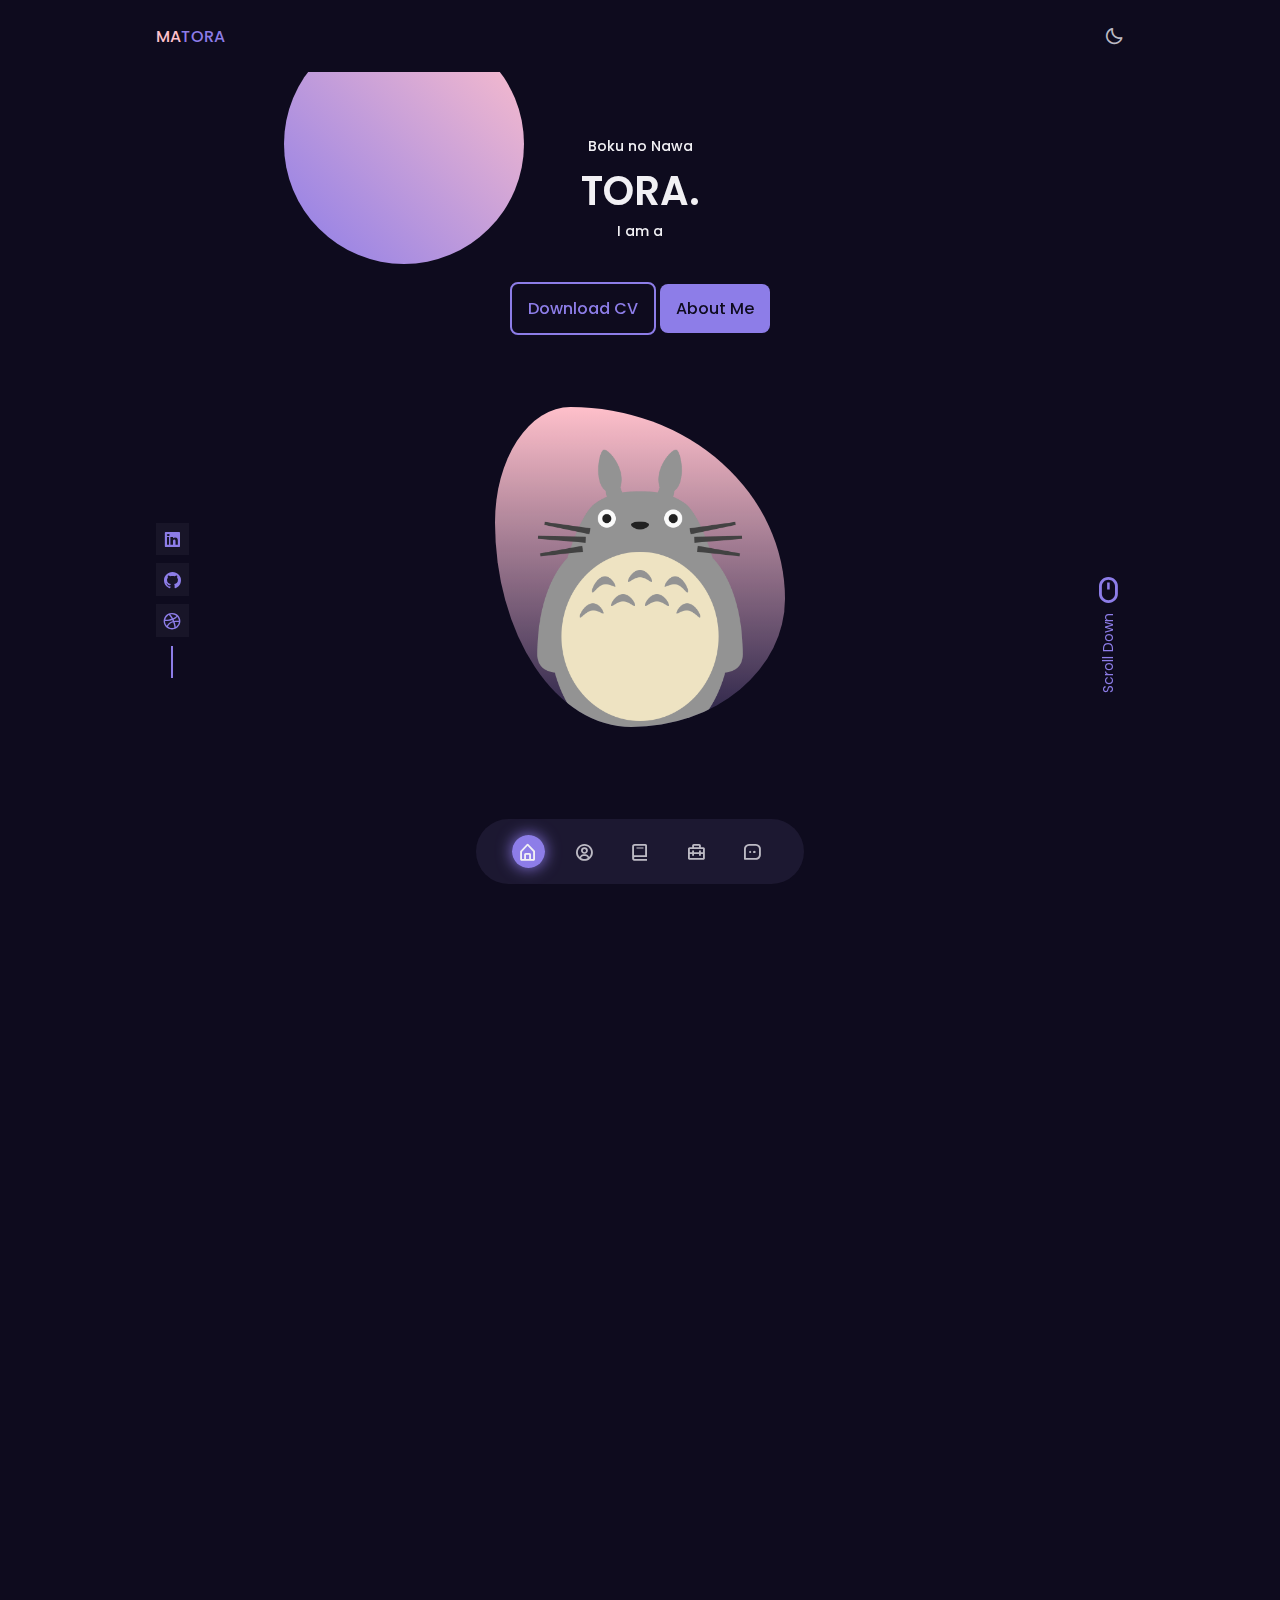
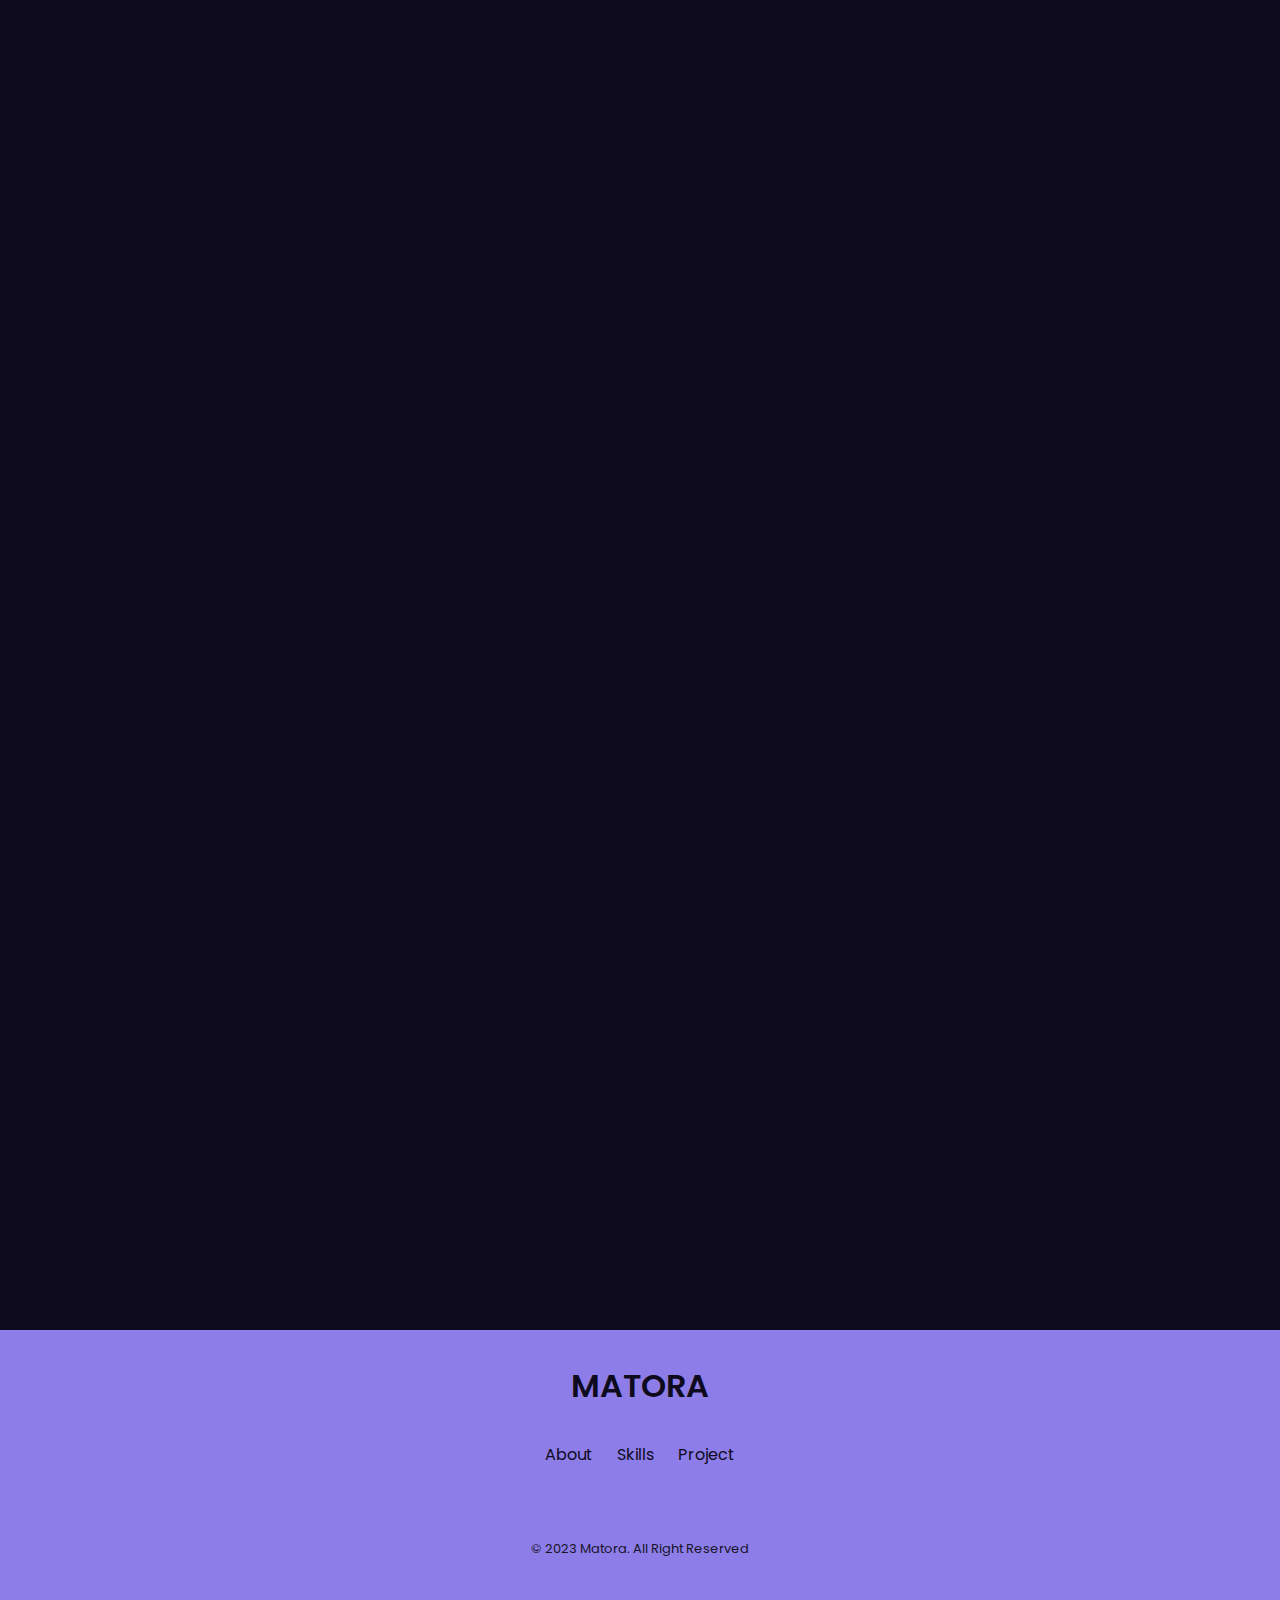
==== commit 2cdddf3c: "a" ====
--- a/index.html
+++ b/index.html
@@ -162,7 +162,7 @@
                   <i class="bx bx-badge-check"></i>
 
                   <div>
-                    <h3 class="skills__name">JS</h3>
+                    <h3 class="skills__name">JavaScript</h3>
                     <span class="skills__levels">Basic</span>
                   </div>
                 </div>
@@ -173,25 +173,25 @@
                   <i class="bx bx-badge-check"></i>
 
                   <div>
-                    <h3 class="skills__name">Photoshop</h3>
-                    <span class="skills__levels">Intermediate</span>
-                  </div>
-                </div>
-
-                <div class="skills__data">
-                  <i class="bx bx-badge-check"></i>
-
-                  <div>
-                    <h3 class="skills__name">Ilustrator</h3>
-                    <span class="skills__levels">Intermediate</span>
-                  </div>
-                </div>
-
-                <div class="skills__data">
-                  <i class="bx bx-badge-check"></i>
-
-                  <div>
-                    <h3 class="skills__name">Corel</h3>
+                    <h3 class="skills__name">PHP</h3>
+                    <span class="skills__levels">Basic</span>
+                  </div>
+                </div>
+
+                <div class="skills__data">
+                  <i class="bx bx-badge-check"></i>
+
+                  <div>
+                    <h3 class="skills__name">MySql</h3>
+                    <span class="skills__levels">Basic</span>
+                  </div>
+                </div>
+
+                <div class="skills__data">
+                  <i class="bx bx-badge-check"></i>
+
+                  <div>
+                    <h3 class="skills__name">Java</h3>
                     <span class="skills__levels">Basic</span>
                   </div>
                 </div>
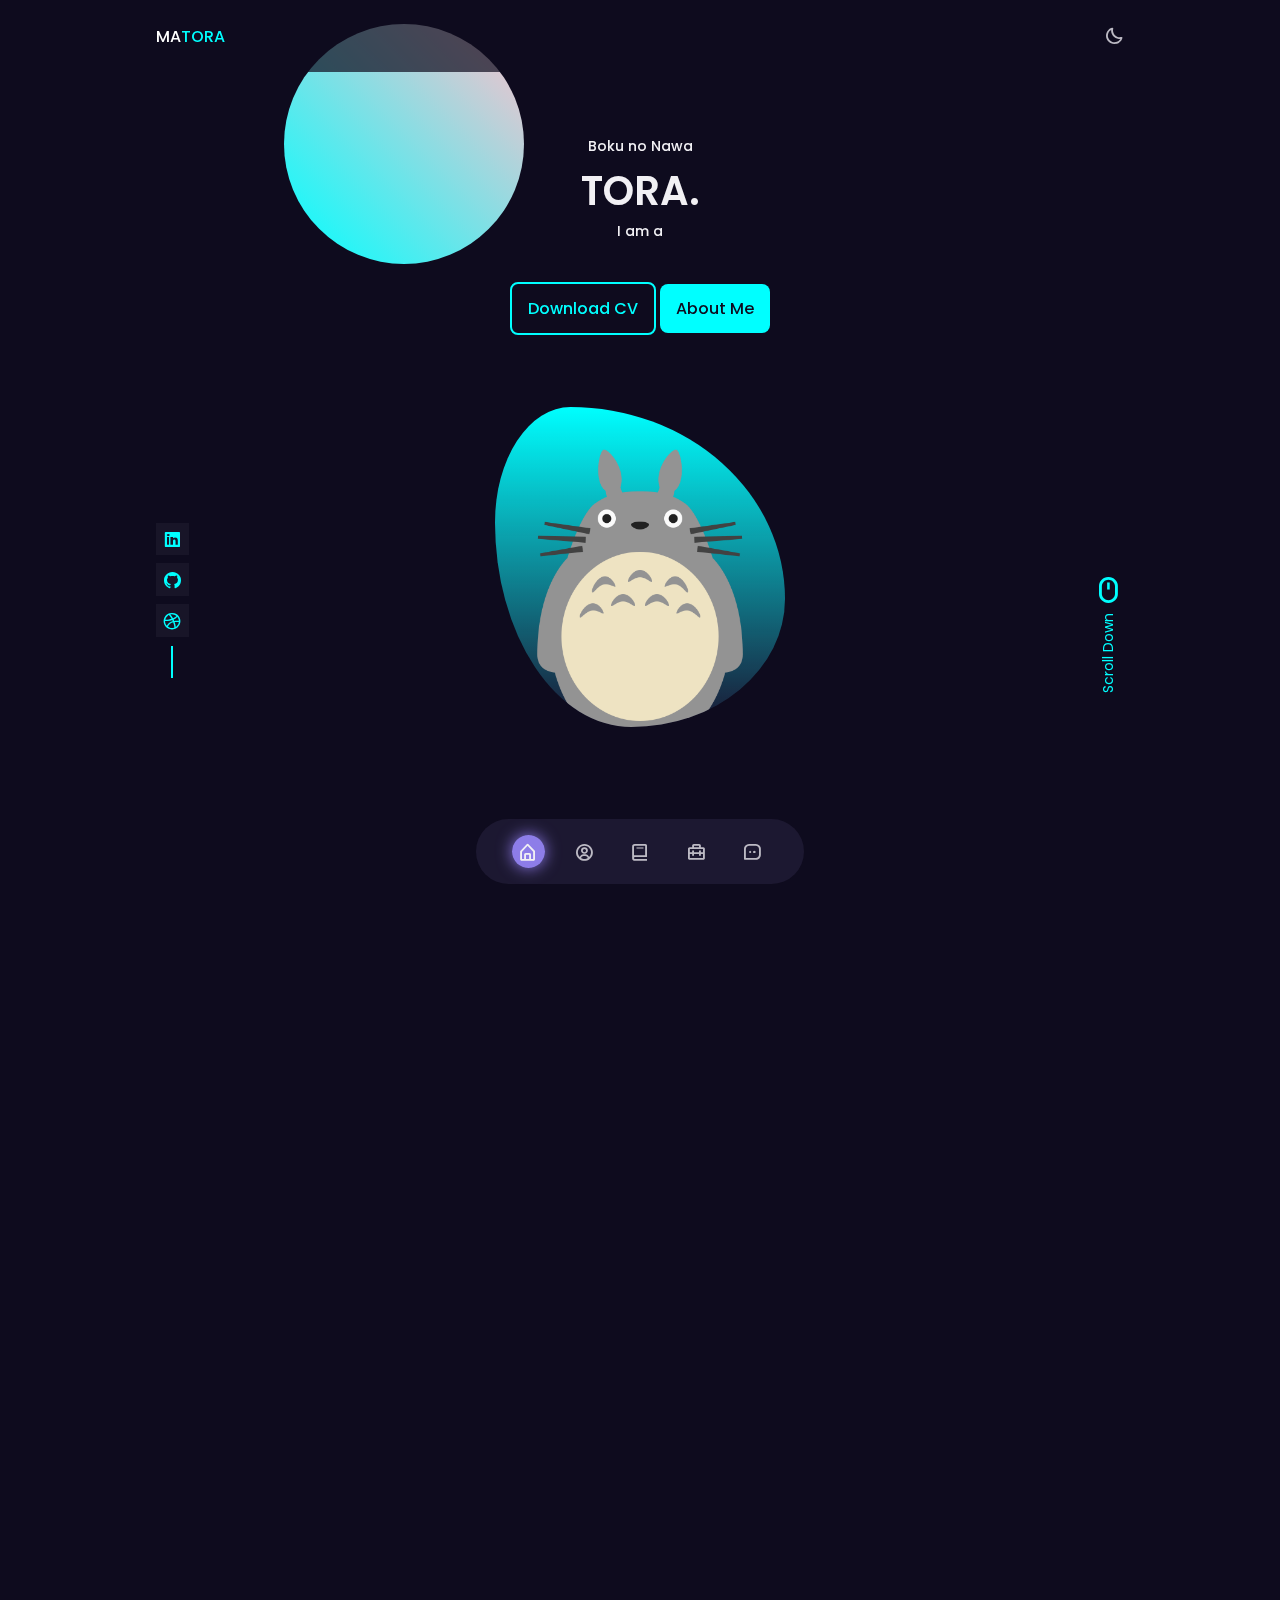
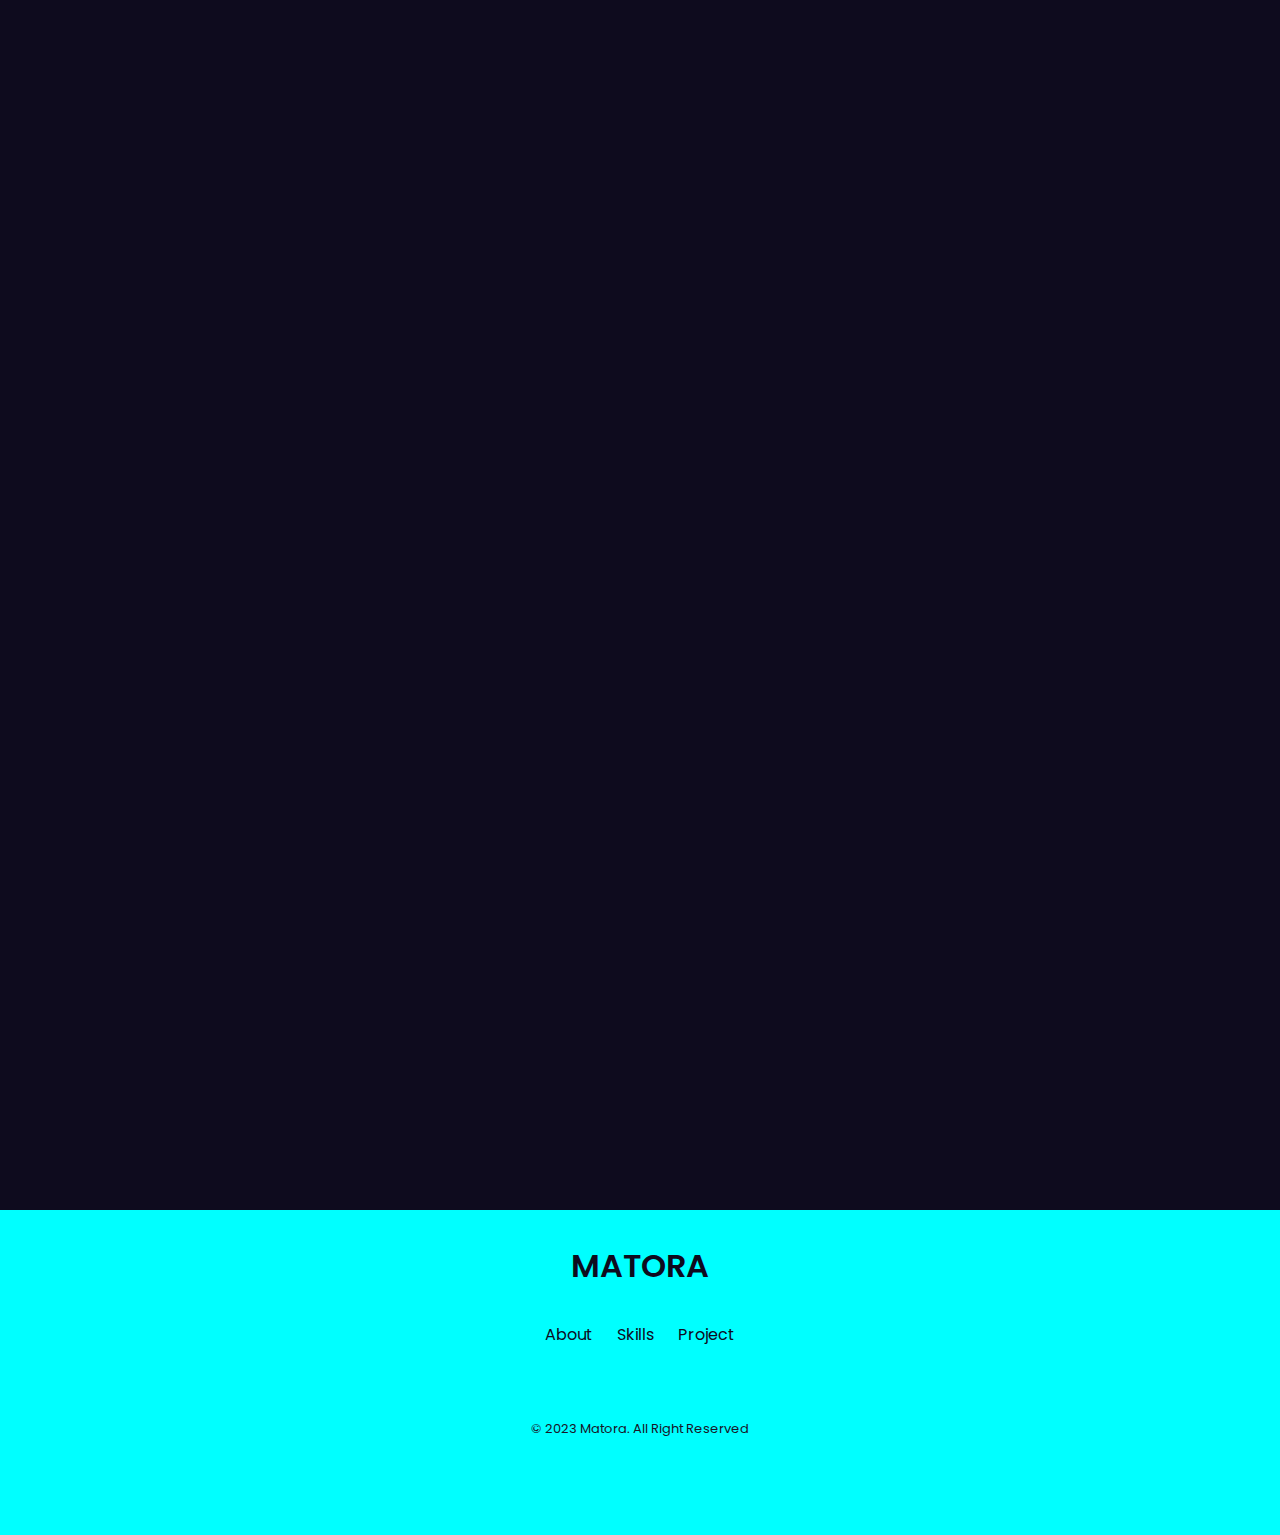
==== commit 832c5b4e: "Update Warna" ====
--- a/index.html
+++ b/index.html
@@ -20,6 +20,11 @@
     <link rel="stylesheet" href="assets/css/styles.css" />
 
     <title>Tora's Portfolio</title>
+    <style type="text/css">
+      body {cursor: url("assets/cursor/asw.png"), auto;
+      
+    }
+      </style>
   </head>
   <body>
     <!--=============== HEADER ===============-->
@@ -348,6 +353,44 @@
         </div>
       </section>
 
+      <!--=============== TESTIMONIALS ===============-->
+      <!-- <section class="testimonial section">
+          <span data-aos="fade-right" class="section__subtitle">My Blog</span>
+          <h2 data-aos="fade-left" class="section__title">Recent Story</h2>
+
+          <div data-aos="fade-left" class="blog__container container grid">
+
+            <div class="blog__card">
+
+              <div class="blog__img">
+              <img src="assets/img/work3.jpg" alt="" class="blog__img" />
+              </div>
+
+              <div class="blog__content">
+                <h3 class="blog__title">Brand Design</h3>
+                <p class="blog__desc">Lorem ipsum dolor sit amet consectetur adipisicing elit. Nobis qui vitae officiis ab beatae provident exercitationem, dolorum eum ipsam illo perspici </p>
+                <a href="" class="blog__button">Read More <i class="bx bxs-chevron-right blog__icon"></i></a>
+              </div>
+           
+            </div>
+
+            <div class="blog__card">
+
+              <div class="blog__img">
+              <img src="assets/img/work3.jpg" alt="" class="blog__img" />
+              </div>
+
+              <div class="blog__content">
+                <h3 class="blog__title">Brand Design</h3>
+                <p class="blog__desc">Lorem ipsum dolor sit amet consectetur adipisicing elit. Nobis qui vitae officiis ab beatae provident exercitationem, dolorum eum ipsam illo perspiciatis expli</p>
+                <a href="" class="blog__button">Read More <i class="bx bxs-chevron-right blog__icon"></i></a>
+              </div>
+           
+            </div>
+            
+          </div>
+    </section> -->
+
       <!--=============== WORK ===============-->
       <section class="work section" id="work">
         <span data-aos="fade-right" class="section__subtitle">My portfolio</span>
@@ -392,9 +435,6 @@
           </div>
         </div>
       </section>
-
-      <!--=============== TESTIMONIALS ===============-->
-      <section class="testimonial section"></section>
 
       <!--=============== CONTACT ===============-->
       <section class="contact section" id="contact">
--- a/assets/css/styles.css
+++ b/assets/css/styles.css
@@ -17,7 +17,8 @@
   --sat: 70%;
   --lig: 70%;
   --second-hue: 249;
-  --first-color: hsl(var(--first-hue), var(--sat), var(--lig));
+  /* --first-color: hsl(var(--first-hue), var(--sat), var(--lig)); */
+  --first-color: cyan;
   --first-color-alt: hsl(var(--first-hue), var(--sat), 68%); /* -4% */
   --title-color: hsl(var(--second-hue), 15%, 95%);
   --text-color: hsl(var(--second-hue), 8%, 75%);
@@ -25,6 +26,7 @@
   --text-color-light: hsl(var(--second-hue), 4%, 55%);
   --body-color: hsl(var(--second-hue), 48%, 8%);
   --container-color: hsl(var(--second-hue), 32%, 12%);
+  --bar-color: hsla(var(--second-hue), 48%, 8%, 0.7);
 
   /*========== Font and typography ==========*/
   /*.5rem = 8px | 1rem = 16px ...*/
@@ -127,6 +129,8 @@
   --title-color: hsl(var(--second-hue), 15%, 15%);
   --text-color: hsl(var(--second-hue), 8%, 35%);
   --body-color: hsl(var(--second-hue), 100%, 99%);
+  --bar-color: hsla(var(--second-hue), 100%, 99%, 0.7);
+  --first-color: #cf7de8;
   --container-color: #fff;
 }
 
@@ -136,6 +140,11 @@
 ==========*/
 .light-theme .scroll-header {
   box-shadow: 0 2px 4px hsla(0, 0%, 1%, 0.1);
+}
+.light-theme .nav__logo,
+.light-theme .nav__logo span {
+  color: magenta;
+  animation: none;
 }
 .light-theme .nav__menu {
   background-color: hsla(var(--second-hue), 32%, 90%, 0.8);
@@ -164,10 +173,11 @@
   box-shadow: 0 2px 8px hsla(var(--second-hue), 48%, 8%, 0.2);
 }
 .light-theme .skills__content,
+.light-theme .blog__card,
 .light-theme .services__card,
 .light-theme .work__card,
 .light-theme .contact__card {
-  box-shadow: 0 2px 16px hsla(var(--second-hue), 48%, 8%, 0.2);
+  box-shadow: 0 5px 16px hsla(var(--second-hue), 48%, 8%, 0.2);
 }
 .light-theme::-webkit-scrollbar {
   background-color: hsl(var(--second-hue), 8%, 66%);
@@ -225,7 +235,7 @@
   top: 0;
   left: 0;
   width: 100%;
-  background-color: var(--body-color);
+  background-color: var(--bar-color);
   z-index: var(--z-fixed);
   transition: 0.4s;
 }
@@ -238,7 +248,7 @@
 }
 
 .nav__logo {
-  color: pink;
+  color: white;
   font-weight: var(--font-medium);
   transition: 0.4s ease-in-out;
   animation: spanlog 6s linear infinite;
@@ -255,9 +265,10 @@
 }
 @keyframes spanlog2 {
   50% {
-    color: pink;
-  }
-}
+    color: white;
+  }
+}
+
 .nav__logo:hover {
   transform: scale(1.2);
 }
@@ -271,6 +282,7 @@
   padding: 1rem 2.25rem;
   backdrop-filter: blur(10px);
   transition: 0.4s;
+  opacity: 1;
 }
 
 .nav__list {
@@ -367,8 +379,8 @@
   height: 220px;
   background: linear-gradient(
     180deg,
-    pink /*hsla(var(--first-hue), var(--sat), var(--lig), 1)*/,
-    hsla(var(--first-hue), var(--sat), var(--lig), 0.2)
+    var(--first-color) /*hsla(var(--first-hue), var(--sat), var(--lig), 1)*/,
+    hsla(var(--first-hue), var(--sat), var(--lig), 0.1)
   );
   border-radius: 26% 74% 53% 47% / 36% 60% 40% 64%; /*10rem 10rem 1rem 1rem*/
   display: flex;
@@ -676,6 +688,61 @@
   transition: 0.5s ease-in-out;
   opacity: 1;
   visibility: visible;
+}
+/*=============== BLOG ===============*/
+.blog__container{
+ padding-top: 1rem;
+ align-items: center;
+ justify-content: center;
+}
+.blog__card{
+  background-color: var(--container-color);
+  border-radius: 1rem;
+  display: flex;
+
+  padding: 1rem;
+  justify-content: space-between;
+}
+.blog__img{
+  display: flex;
+  align-items: center;
+  justify-content: space-between;
+  flex-direction: row;
+  flex: 1 ; 
+}
+.blog__img img{
+  border-radius: 1rem;
+  width: 20rem;
+  height: auto;
+}
+.blog__content{
+  display: flex;
+  flex-direction: column;
+  flex: 1;
+}
+.blog__title{
+  justify-content: center;
+  font-size: var(--h3-font-size);
+  display: flex;
+  color: var(--title-color);
+  flex-direction: row;
+  text-align: center;
+
+}
+.blog__button{
+  margin-left: .5rem;
+  width: max-content;
+  color: var(--first-color);
+  font-size: var(--small-font-size);
+  display: flex;  
+  align-items: center;
+  column-gap: 0.25rem;
+}
+
+.blog__desc{
+  font-size: var(--small-font-size);
+  text-align: left;
+  margin: .7rem;
 }
 
 /*=============== WORK ===============*/
@@ -911,8 +978,8 @@
   .work__filters {
     column-gap: 0.25rem;
   }
-}
-
+
+}
 /* For medium devices */
 @media screen and (min-width: 576px) {
   .nav__menu {
@@ -965,6 +1032,9 @@
 }
 
 @media screen and (min-width: 767px) {
+  .blog__container {
+    grid-template-columns: repeat(2, max-content);
+  }
   .work__container {
     grid-template-columns: repeat(2, max-content);
   }
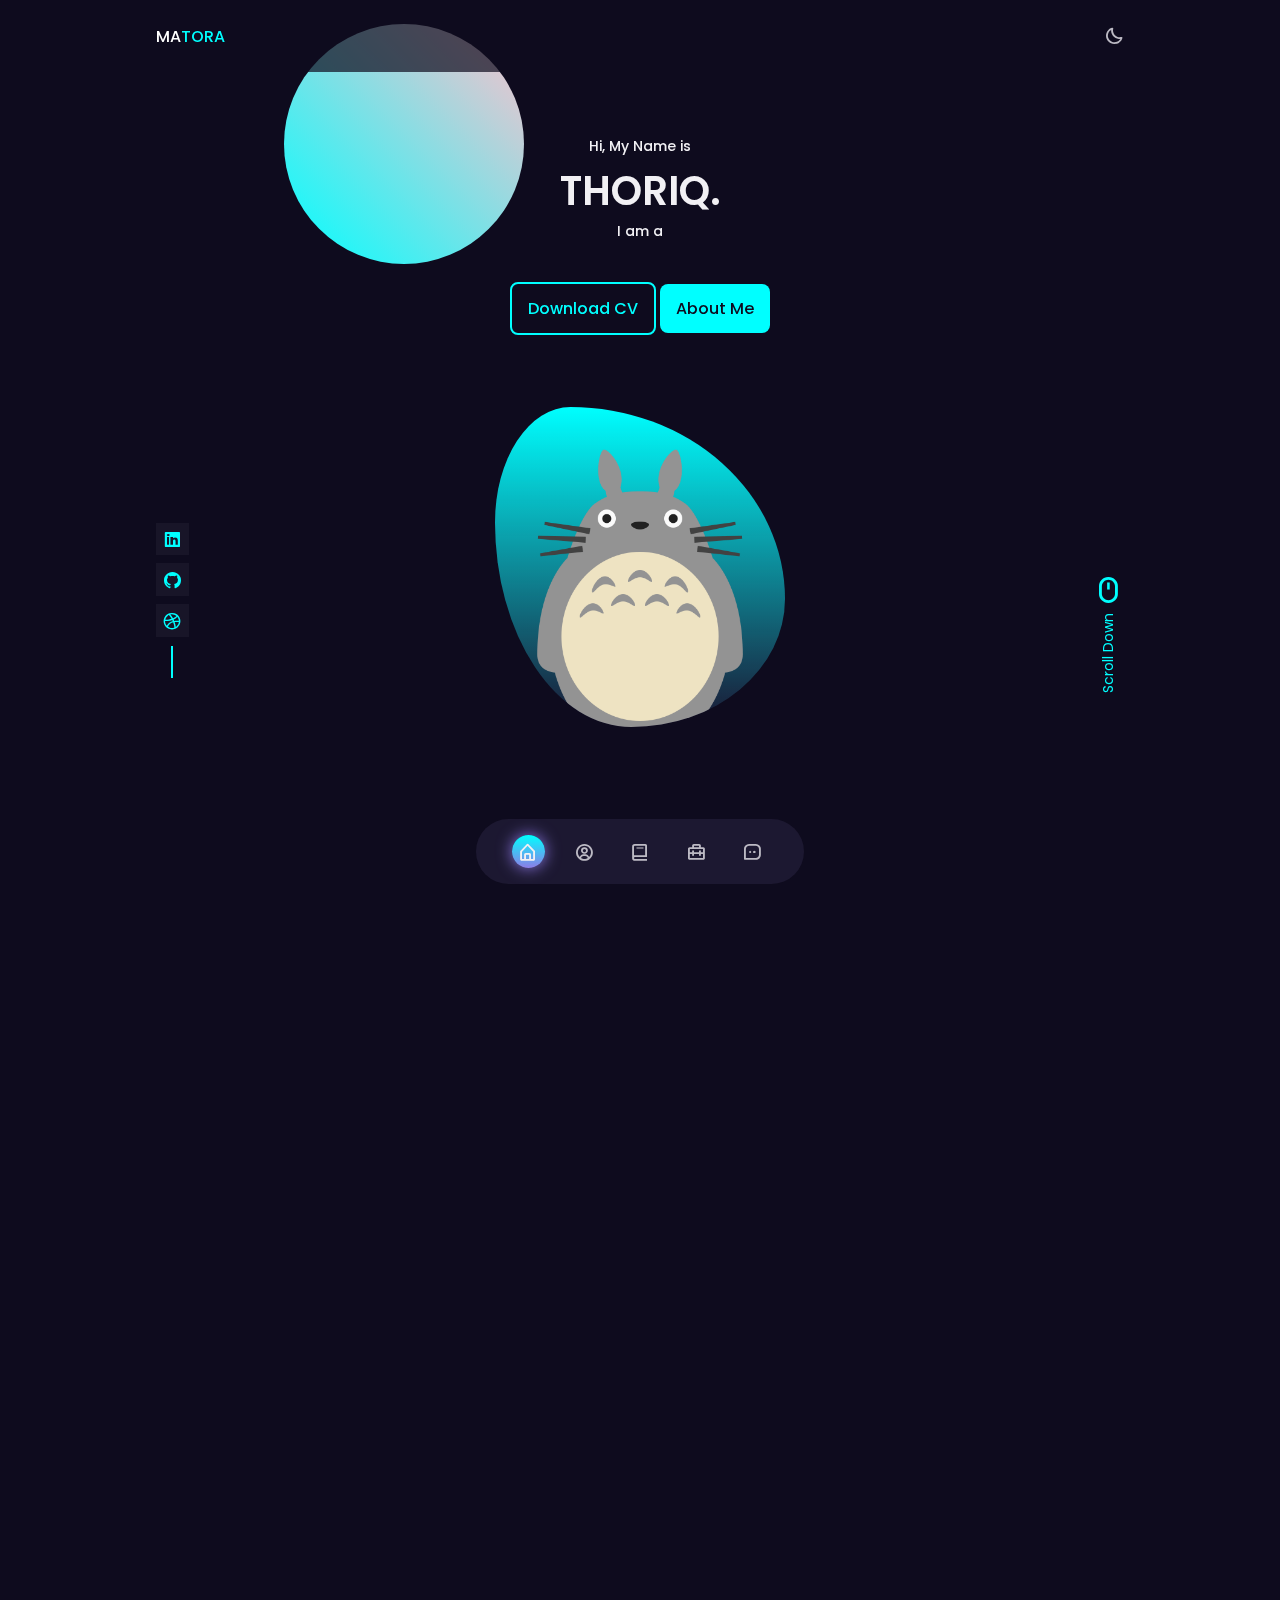
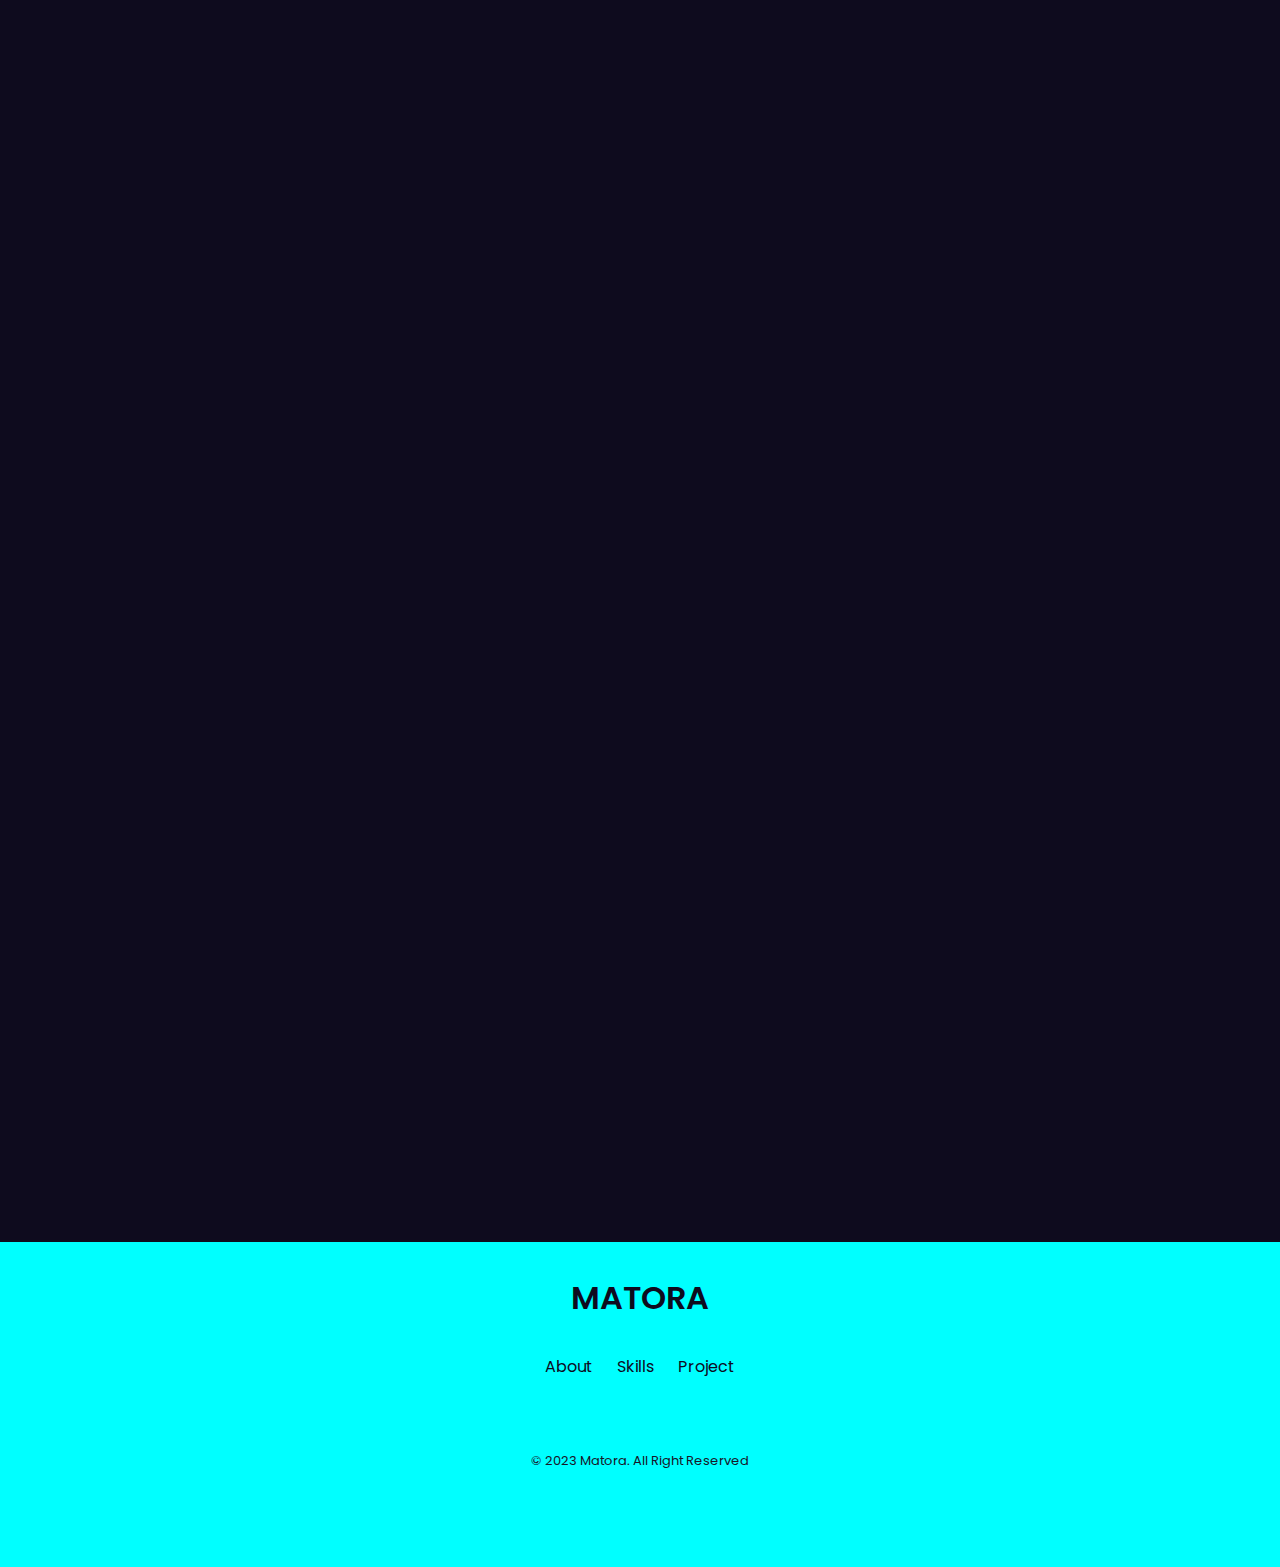
==== commit 987884e2: "a" ====
--- a/index.html
+++ b/index.html
@@ -72,12 +72,12 @@
       <section class="home section" id="home">
         <div class="home__container container grid">
           <div class="home__data">
-            <span class="home__greeting">Boku no Nawa</span>
-            <h1 class="home__name">TORA.</h1>
+            <span class="home__greeting">Hi, My Name is</span>
+            <h1 class="home__name">THORIQ.</h1>
             <h3 class="home__education">I am a <span class="multitext"></span></h3>
             <div class="home__buttons">
               <a download="" href="assets/pdf/Matora-Cv.pdf" class="button button--ghost"> Download CV </a>
-              <a href="#about" class="button">About Me</a>
+              <a href="#about" class="button--g button">About Me</a>
             </div>
           </div>
 
@@ -110,12 +110,12 @@
               <div class="about__box">
                 <i class="bx bx-award about__icon"></i>
                 <h3 class="about__title">Experience</h3>
-                <span class="about__subtitle">3 Years Study</span>
+                <span class="about__subtitle">3 Years Study About Desaign</span>
               </div>
               <div class="about__box">
                 <i class="bx bx-briefcase-alt-2 about__icon"></i>
                 <h3 class="about__title">Completed</h3>
-                <span class="about__subtitle">20+ Project</span>
+                <span class="about__subtitle">More than <br> 20+ Project</span>
               </div>
               <div class="about__box">
                 <i class="bx bx-support about__icon"></i>
@@ -126,9 +126,9 @@
                 </span>
               </div>
             </div>
-            <p class="about__description">Im a weeb, u better run <br />Im the man that will become the Pirate King!</p>
-
-            <a href="#contact" class="button">Contact ME</a>
+            <p class="about__description">"Hello! I'm Thoriq, a passionate front-end developer and recent graduate with a degree in Multimedia. With a strong foundation in web development, I bring creativity, technical skills, and a keen eye for design to create engaging user experiences."</p>
+
+            <a href="#contact" class="button--g button">Contact Me</a>
           </div>
         </div>
       </section>
@@ -196,7 +196,7 @@
                   <i class="bx bx-badge-check"></i>
 
                   <div>
-                    <h3 class="skills__name">Java</h3>
+                    <h3 class="skills__name">Laravel</h3>
                     <span class="skills__levels">Basic</span>
                   </div>
                 </div>
--- a/assets/css/styles.css
+++ b/assets/css/styles.css
@@ -301,7 +301,7 @@
 
 /* Active link */
 .active-link {
-  background: linear-gradient(180deg, hsla(var(--first-hue), var(--sat), var(--lig), 1), hsla(var(--first-hue), var(--sat), var(--lig), 2));
+  background: linear-gradient(180deg, var(--first-color), hsla(var(--first-hue), var(--sat), var(--lig), 2));
   box-shadow: 0 0 16px hsla(var(--first-hue), var(--sat), var(--lig), 4);
   color: var(--title-color);
 }
@@ -468,6 +468,22 @@
 .button:hover {
   background-color: var(--first-color);
   color: var(--body-color);
+}
+
+.button--g:hover {
+  background-color: transparent;
+  border: 2px solid var(--first-color);
+  color: var(--first-color);
+}
+
+.button--g {
+  display: inline-block;
+  background-color: var(--first-color);
+  color: var(--body-color);
+  padding: 0.75rem 1rem;
+  border-radius: 0.5rem;
+  font-weight: var(--font-medium);
+  transition: 0.4s;
 }
 
 .button--ghost {
@@ -1113,7 +1129,7 @@
   }
   .about__description {
     padding: 0 4rem 0 0;
-    margin-bottom: 2.5rem;
+    margin-bottom: 1.5rem;
   }
   .skills__container {
     grid-template-columns: repeat(2, 350px);
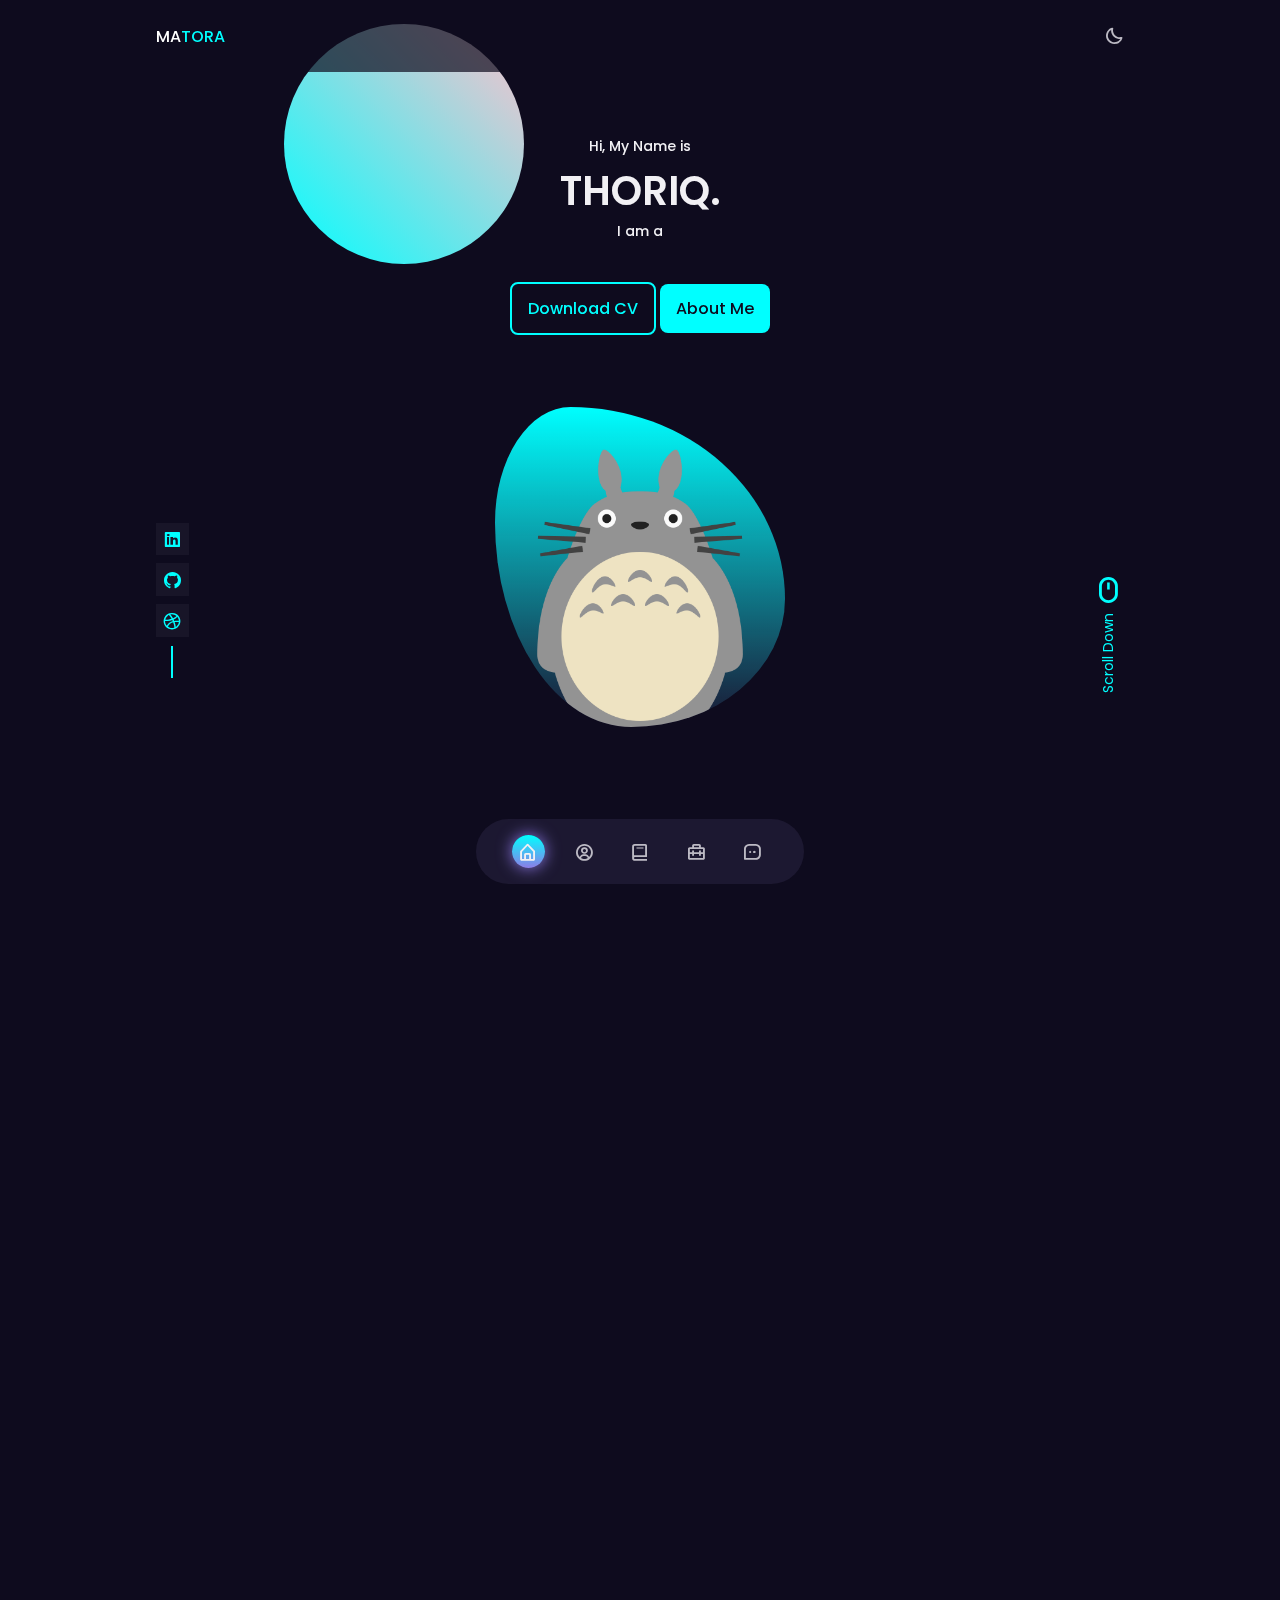
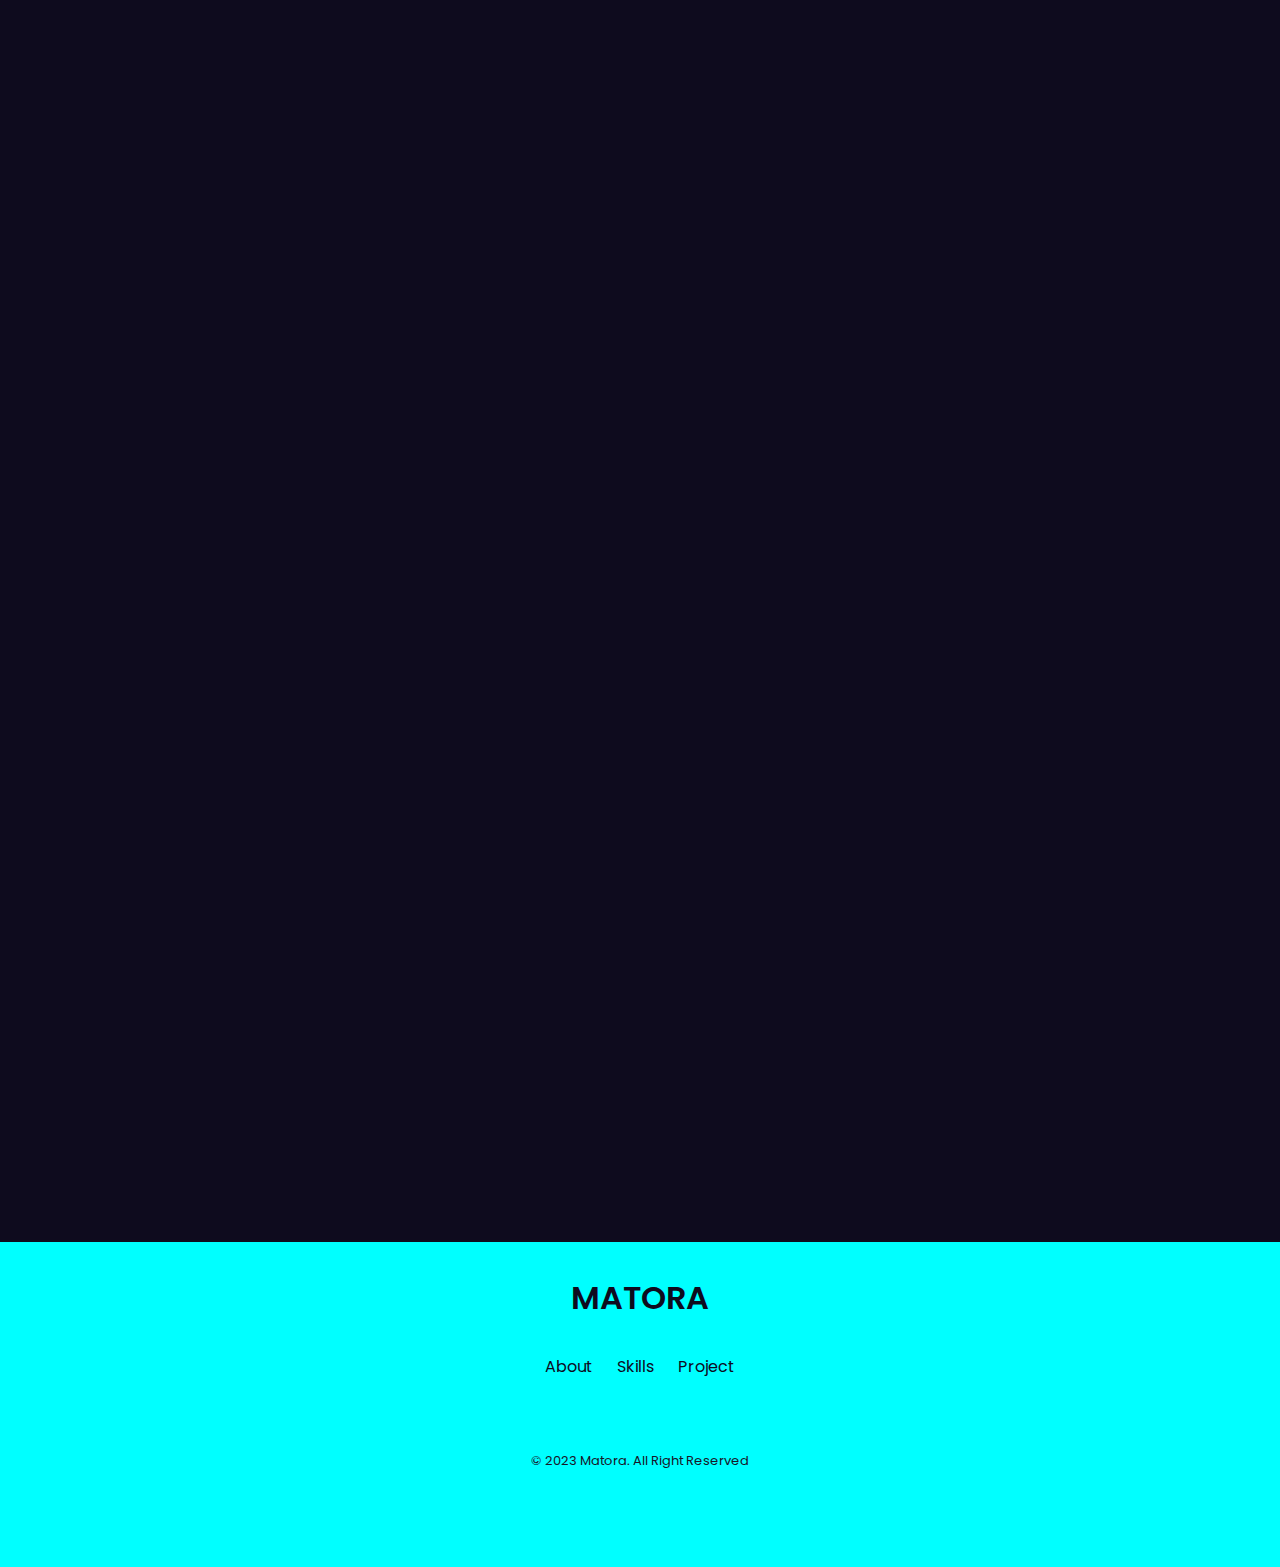
==== commit 7ddd47d7: "Update index.html" ====
--- a/index.html
+++ b/index.html
@@ -76,7 +76,7 @@
             <h1 class="home__name">THORIQ.</h1>
             <h3 class="home__education">I am a <span class="multitext"></span></h3>
             <div class="home__buttons">
-              <a download="" href="assets/pdf/Matora-Cv.pdf" class="button button--ghost"> Download CV </a>
+              <a download="" href="assets/pdf/Matora-Cv.pdf" onclick="confirmDownload(event)" class="button button--ghost"> Download CV </a>
               <a href="#about" class="button--g button">About Me</a>
             </div>
           </div>
@@ -451,7 +451,7 @@
                 <h3 class="contact__card-title">Email</h3>
                 <span class="contact__card-data">matora2975@gmail.com</span>
 
-                <a href="mailto:matora2975@gmail.com" target="_blank" class="contact__button">
+                <a href="mailto:matora2975@gmail.com" target="_blank" class="contact__button" onclick="return showConfirmation(event)">
                   Write me <i class="bx bx-right-arrow-alt contact__button-icon"></i>
                 </a>
               </div>
@@ -465,6 +465,7 @@
                   href="https://wa.me/6283832316538?text=Halo,%20ingin%20bicara%20lebih%20lanjut%20tentang%20projek."
                   target="_blank"
                   class="contact__button"
+                  onclick="return showConfirmation(event)"
                 >
                   Write me <i class="bx bx-right-arrow-alt contact__button-icon"></i>
                 </a>
@@ -475,7 +476,7 @@
                 <h3 class="contact__card-title">Telegram</h3>
                 <span class="contact__card-data">@IntegerID</span>
 
-                <a href="https://t.me/IntegerID" target="_blank" class="contact__button">
+                <a href="https://t.me/IntegerID" target="_blank" class="contact__button" onclick="return showConfirmation(event)">
                   Write me <i class="bx bx-right-arrow-alt contact__button-icon"></i>
                 </a>
               </div>
@@ -485,23 +486,23 @@
           <div data-aos="fade-left" data-aos-duration="2500" class="contact__content">
             <h3 class="contact__title">Write Me Your Project</h3>
 
-            <form action="" class="contact__form">
+            <form   action="https://formspree.io/f/maygqder" method="POST" class="contact__form">
               <div class="contact__form-div">
-                <label for="" class="contact__form-tag">Names</label>
-                <input type="text" placeholder="Insert Your Name" class="contact__form-input" />
+                <label for="name" class="contact__form-tag">Names</label>
+                <input type="text" id="name" name="name" placeholder="Insert Your Name" class="contact__form-input" />
               </div>
 
               <div class="contact__form-div">
                 <label for="" class="contact__form-tag">Mail</label>
-                <input type="email" placeholder="Insert Your Mail" class="contact__form-input" />
+                <input type="email" name="email" placeholder="Insert Your Mail" class="contact__form-input" />
               </div>
 
               <div class="contact__form-div contact__form-area">
-                <label for="" class="contact__form-tag">Project</label>
-                <textarea name="" id="" cols="30" rows="10" placeholder="Write Your Project" class="contact__form-input"></textarea>
-              </div>
-
-              <button class="button button--ghost">Send Message</button>
+                <label for="message" class="contact__form-tag">Project</label>
+                <textarea name="message" id="message" cols="30" rows="10" placeholder="Write Your Project" class="contact__form-input"></textarea>
+              </div>
+
+              <button type="submit" class="button button--ghost">Send Message</button>
             </form>
           </div>
         </div>
@@ -552,6 +553,9 @@
     <!--=============== MIXITUP FILTER ===============-->
     <script src="assets/js/mixitup.min.js"></script>
 
+    <!--=============== SWAL ===============-->
+    <script src="https://unpkg.com/sweetalert/dist/sweetalert.min.js"></script>
+
     <!--=============== MAIN JS ===============-->
     <script src="assets/js/main.js"></script>
   </body>
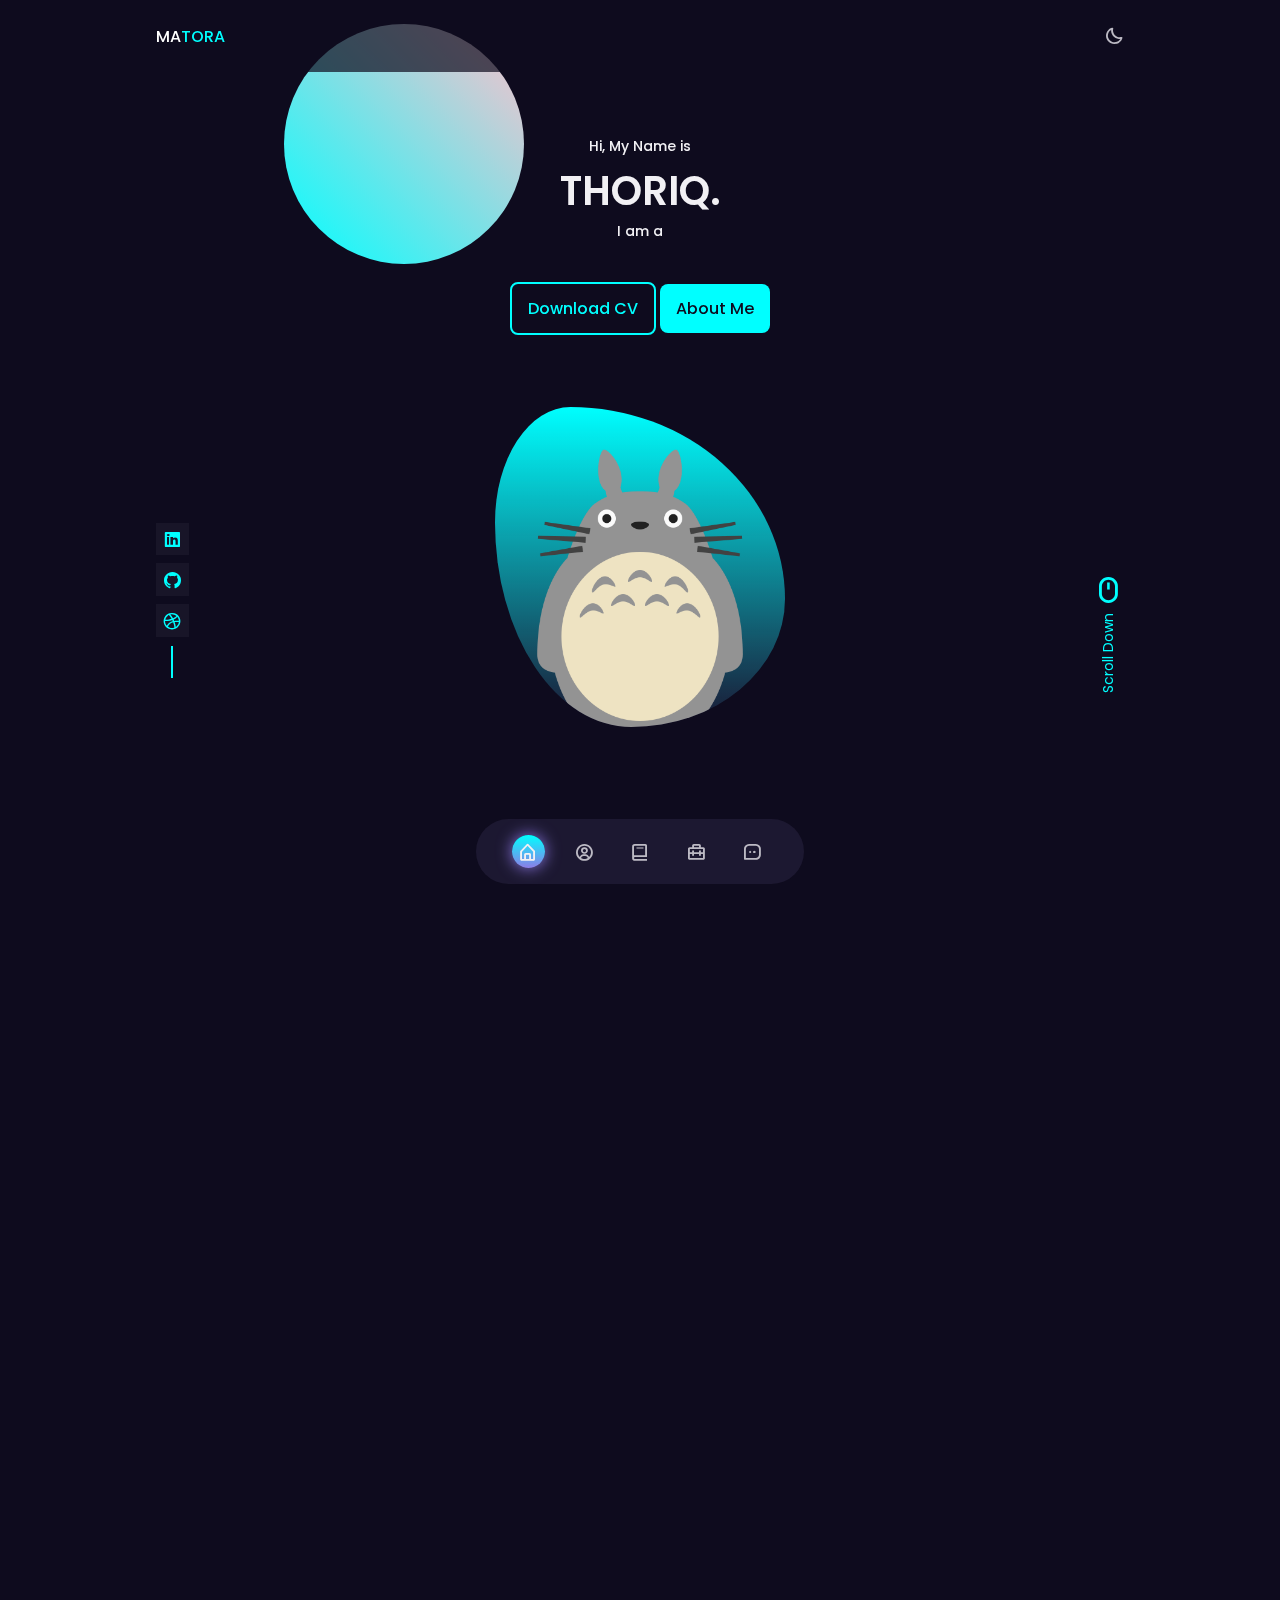
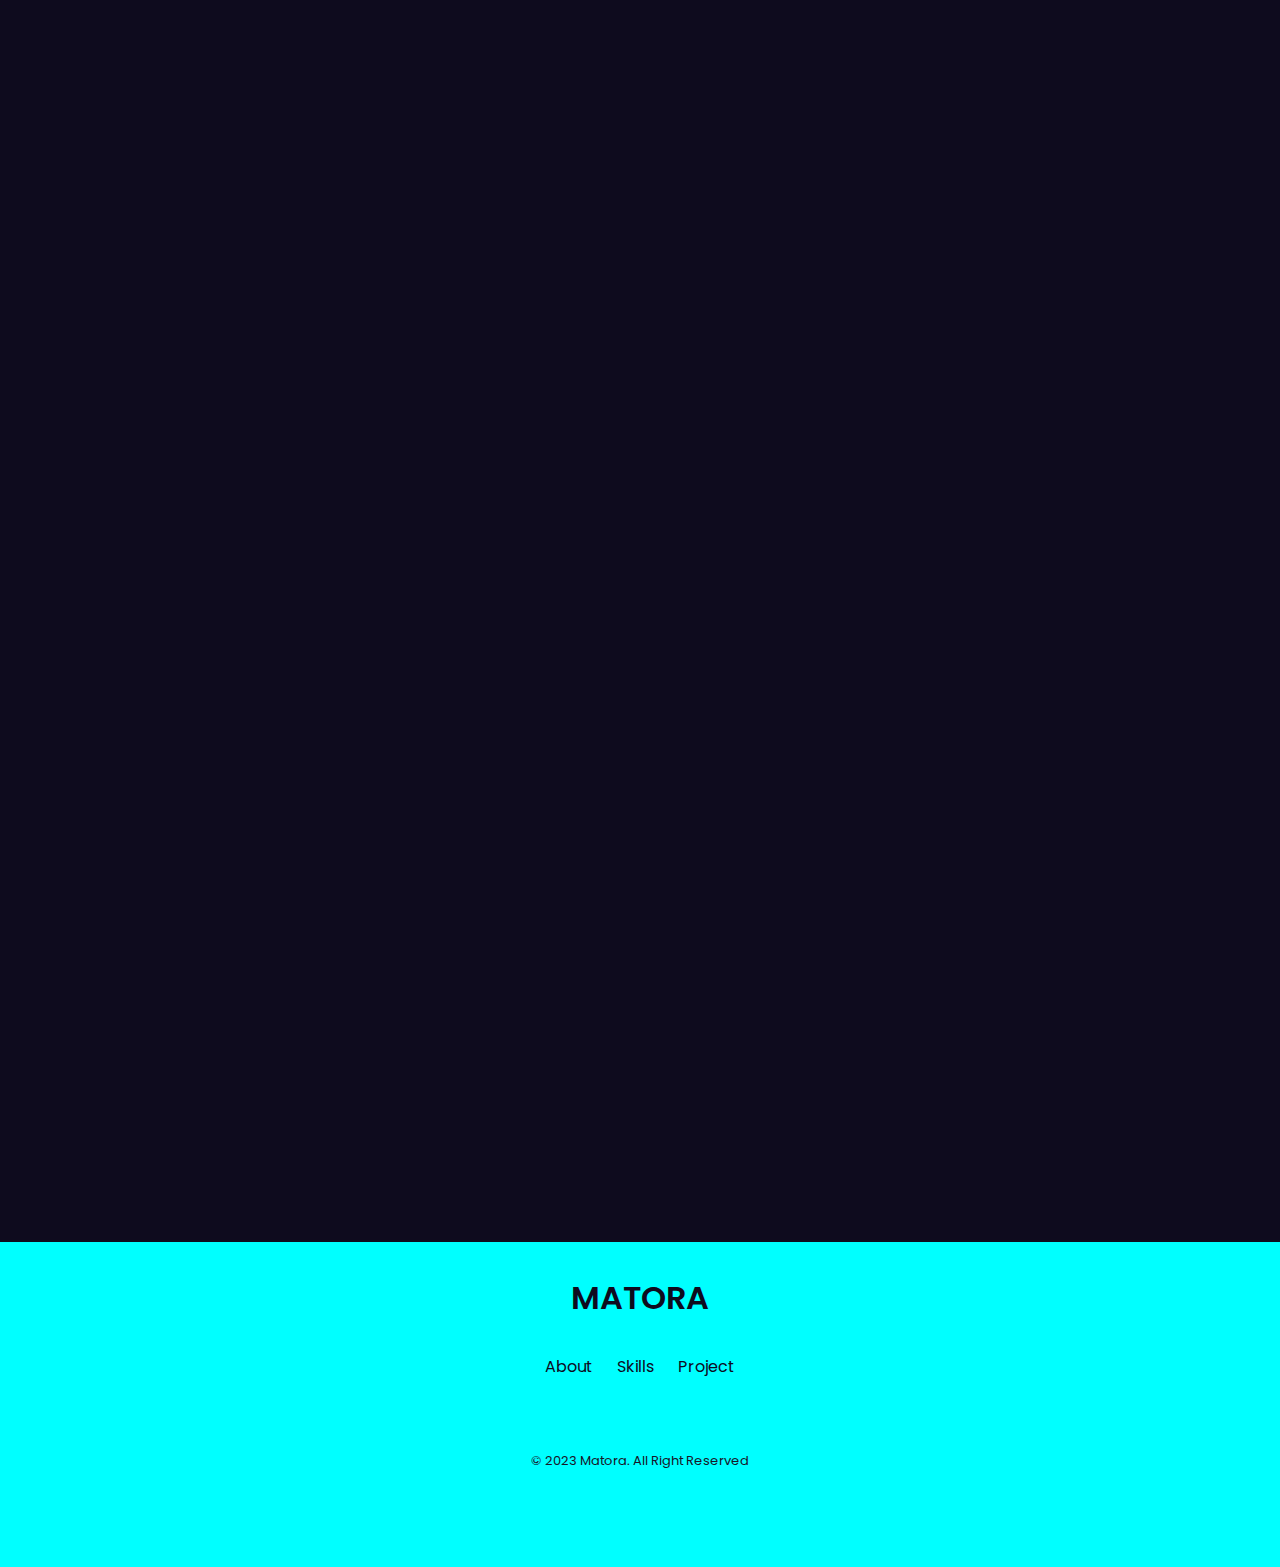
==== commit 0e568013: "Update index.html" ====
--- a/index.html
+++ b/index.html
@@ -86,9 +86,9 @@
           </div>
 
           <div class="home__social">
-            <a href="" target="_blank" class="home__social-link"><i class="bx bxl-linkedin-square"></i></a>
-            <a href="" target="_blank" class="home__social-link"><i class="bx bxl-github"></i></a>
-            <a href="" target="_blank" class="home__social-link"><i class="bx bxl-dribbble"></i></a>
+            <a href="https://www.linkedin.com/in/thoriq-adiyat-6a3089276/" target="_blank" class="home__social-link"><i class="bx bxl-linkedin-square"></i></a>
+            <a href="https://github.com/MaToraaa" target="_blank" class="home__social-link"><i class="bx bxl-github"></i></a>
+            <a href="#" target="_blank" class="home__social-link"><i class="bx bxl-dribbble"></i></a>
           </div>
           <a href="" class="home__scroll"
             ><i class="bx bx-mouse home__scroll-icon"></i>
@@ -474,9 +474,9 @@
               <div class="contact__card">
                 <i class="bx bxl-telegram contact__card-icon"></i>
                 <h3 class="contact__card-title">Telegram</h3>
-                <span class="contact__card-data">@IntegerID</span>
-
-                <a href="https://t.me/IntegerID" target="_blank" class="contact__button" onclick="return showConfirmation(event)">
+                <span class="contact__card-data">@ThoriqAdiyat</span>
+
+                <a href="https://t.me/ThoriqAdiyat" target="_blank" class="contact__button" onclick="return showConfirmation(event)">
                   Write me <i class="bx bx-right-arrow-alt contact__button-icon"></i>
                 </a>
               </div>
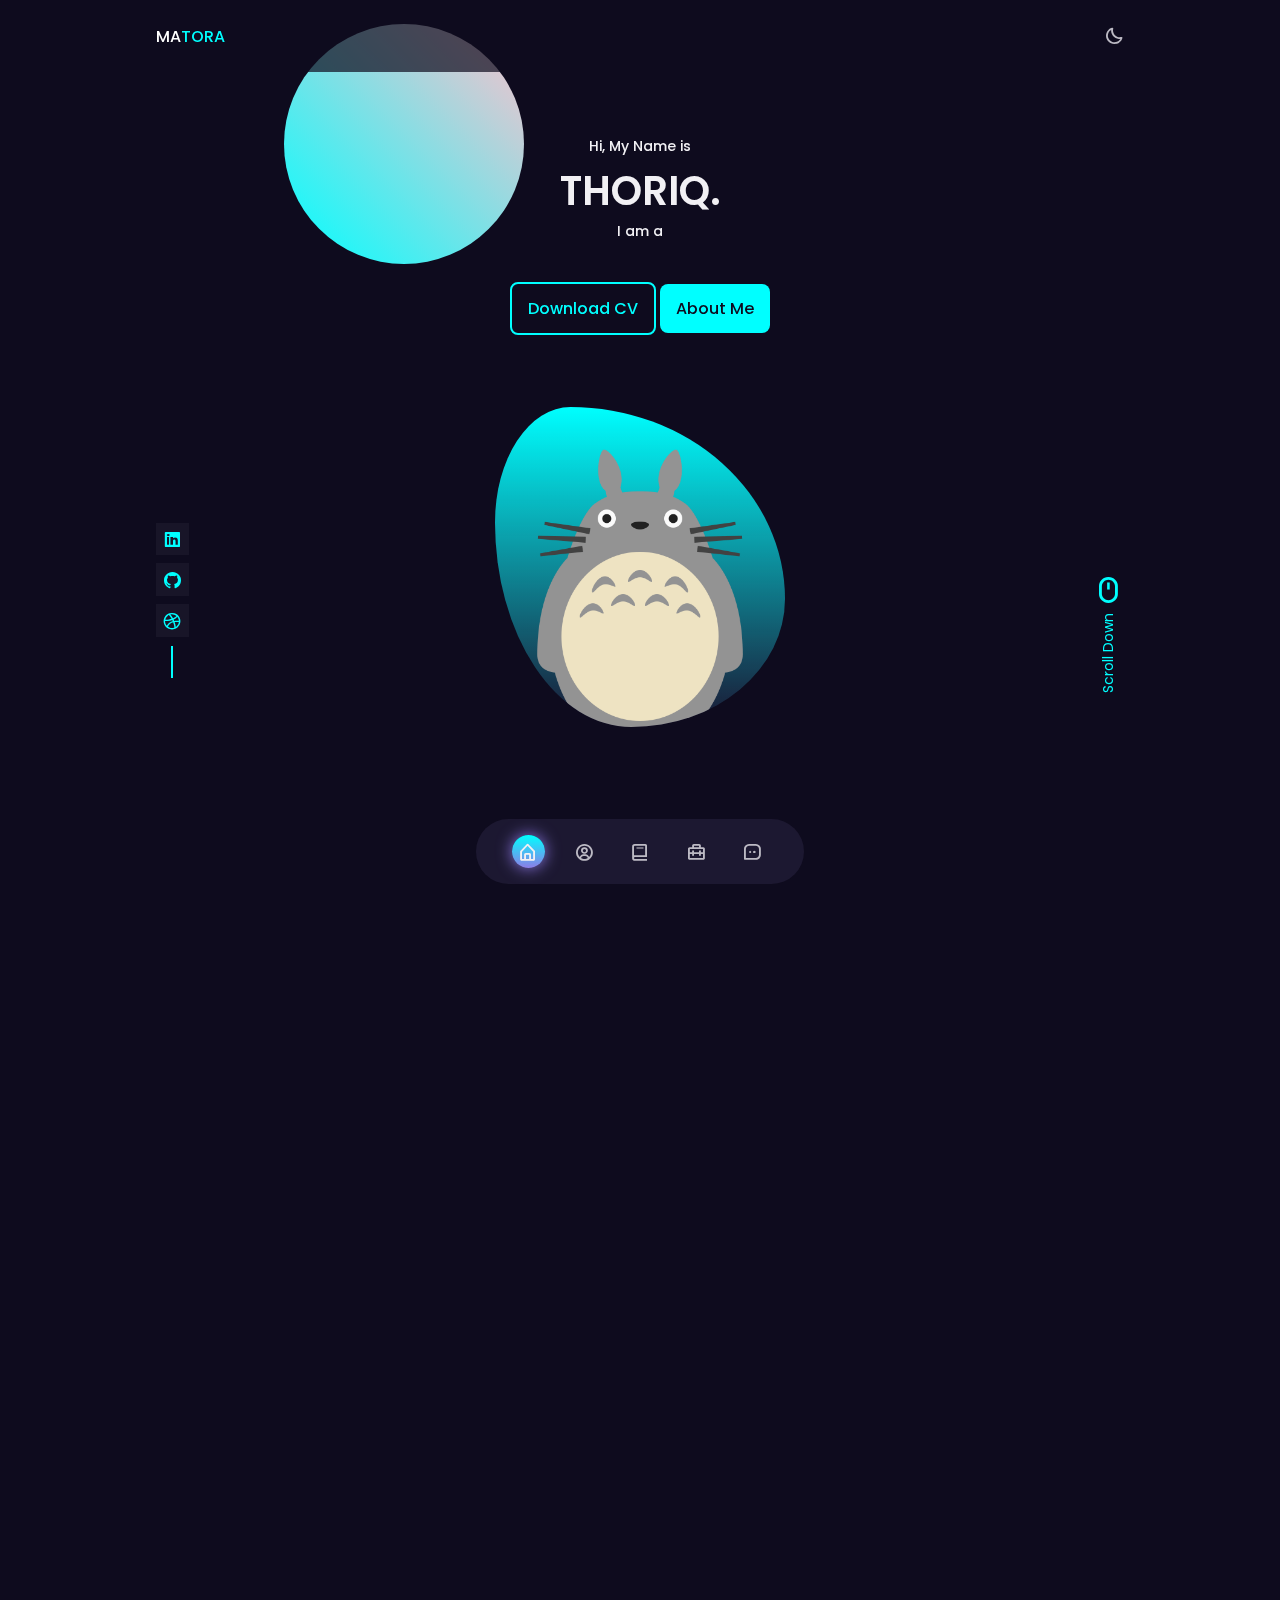
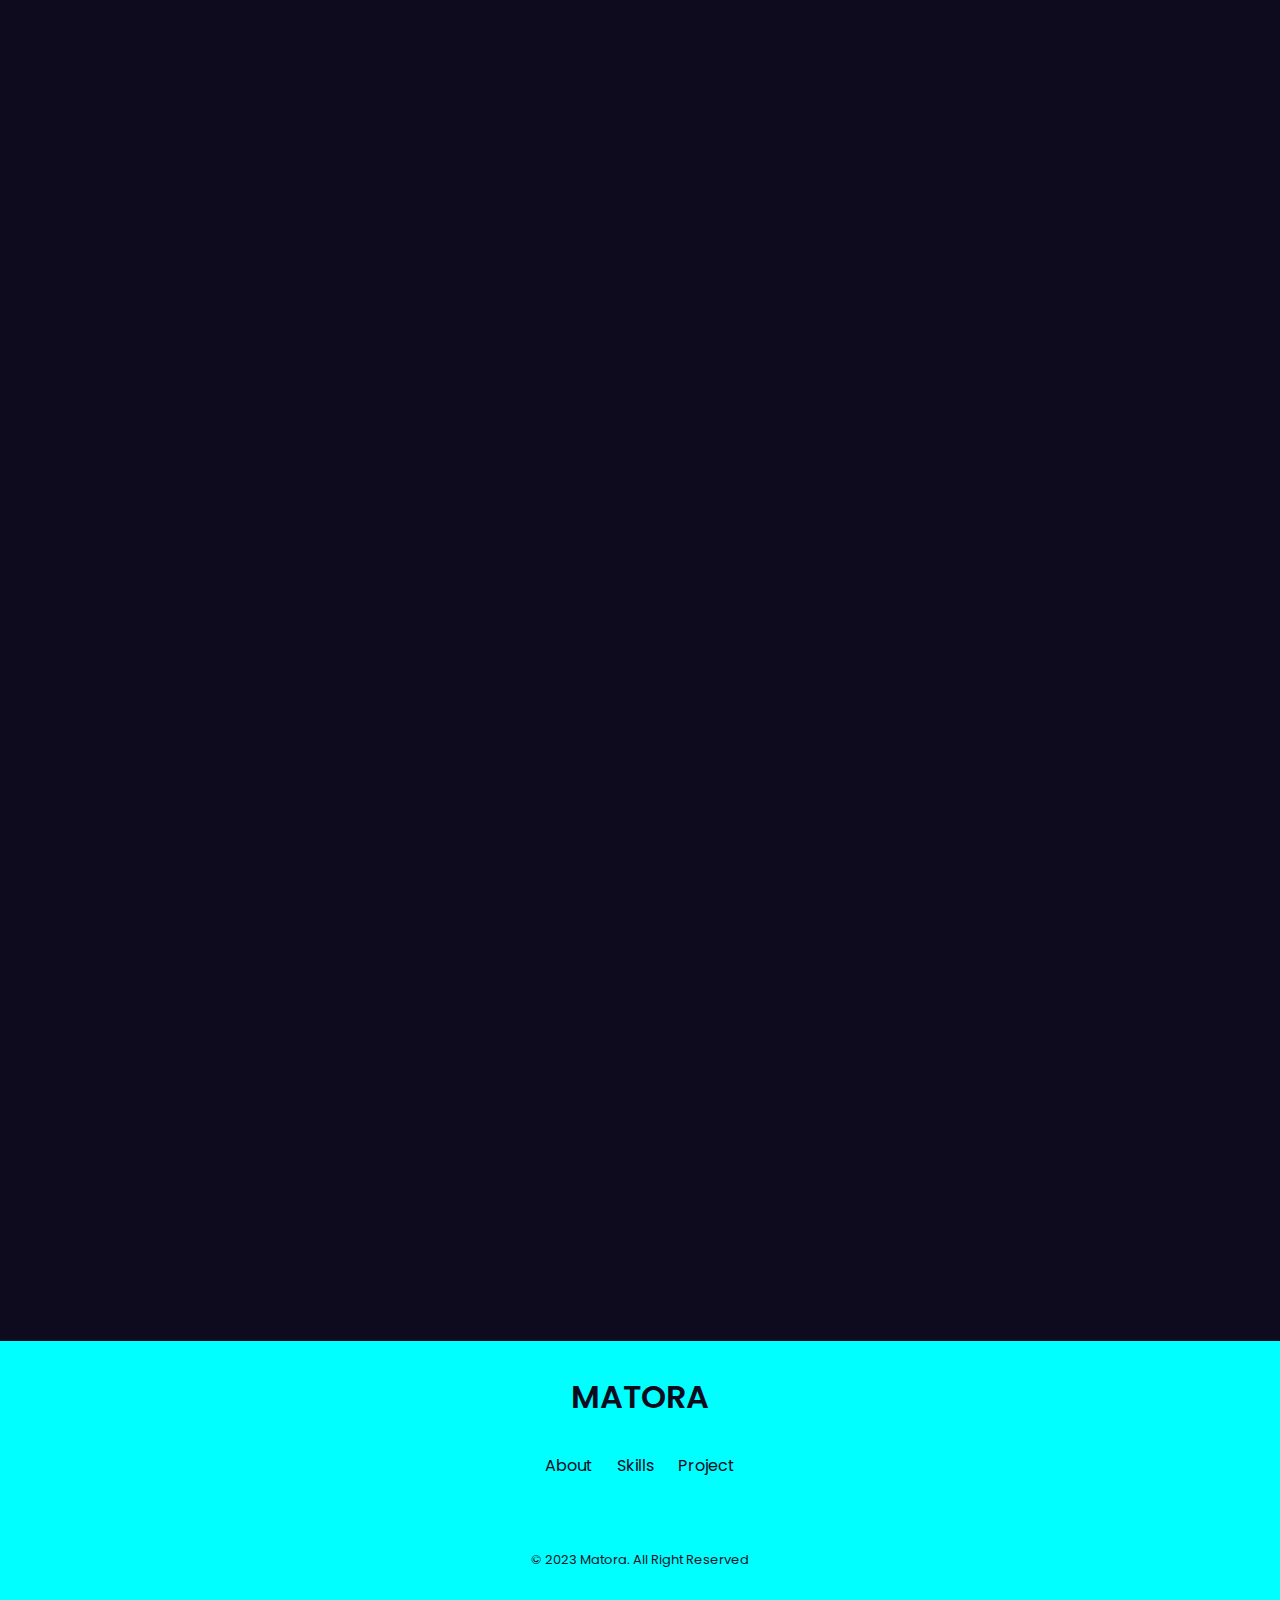
==== commit 41aa702e: "update" ====
--- a/index.html
+++ b/index.html
@@ -21,10 +21,10 @@
 
     <title>Tora's Portfolio</title>
     <style type="text/css">
-      body {cursor: url("assets/cursor/asw.png"), auto;
-      
-    }
-      </style>
+      body {
+        cursor: url("assets/cursor/asw.png"), auto;
+      }
+    </style>
   </head>
   <body>
     <!--=============== HEADER ===============-->
@@ -115,7 +115,10 @@
               <div class="about__box">
                 <i class="bx bx-briefcase-alt-2 about__icon"></i>
                 <h3 class="about__title">Completed</h3>
-                <span class="about__subtitle">More than <br> 20+ Project</span>
+                <span class="about__subtitle"
+                  >More than <br />
+                  20+ Project</span
+                >
               </div>
               <div class="about__box">
                 <i class="bx bx-support about__icon"></i>
@@ -126,7 +129,10 @@
                 </span>
               </div>
             </div>
-            <p class="about__description">"Hello! I'm Thoriq, a passionate front-end developer and recent graduate with a degree in Multimedia. With a strong foundation in web development, I bring creativity, technical skills, and a keen eye for design to create engaging user experiences."</p>
+            <p class="about__description">
+              "Hello! I'm Thoriq, a passionate front-end developer and recent graduate with a degree in Multimedia. With a strong foundation in web development, I bring creativity, technical skills,
+              and a keen eye for design to create engaging user experiences."
+            </p>
 
             <a href="#contact" class="button--g button">Contact Me</a>
           </div>
@@ -407,25 +413,25 @@
           <div class="work__card mix web">
             <img src="assets/img/recent1.png" alt="" class="work__img" />
             <h3 class="work__title">Web Parallax Design</h3>
-            <a href="recent/parallax.html" class="work__button">Demo <i class="bx bxs-chevron-right work__icon"></i></a>
+            <a href="https://matora.site/parallax-/" class="work__button">Demo <i class="bx bxs-chevron-right work__icon"></i></a>
           </div>
 
           <div class="work__card mix movil web">
             <img src="https://ganlvtech.github.io/lua-simple-encrypt/images/xor.gif" alt="" class="work__img" />
             <h3 class="work__title">Lua XOR Encryptor</h3>
-            <a href="recent/encryptor.html" class="work__button">Demo <i class="bx bxs-chevron-right work__icon"></i></a>
-          </div>
-
-          <div class="work__card mix design">
-            <img src="assets/img/work3.jpg" alt="" class="work__img" />
-            <h3 class="work__title">Brand Design</h3>
-            <a href="" class="work__button">Demo <i class="bx bxs-chevron-right work__icon"></i></a>
+            <a href="https://matora.site/lua-obfuscat/" class="work__button">Demo <i class="bx bxs-chevron-right work__icon"></i></a>
           </div>
 
           <div class="work__card mix web">
-            <img src="assets/img/work4.jpg" alt="" class="work__img" />
-            <h3 class="work__title">Web Design</h3>
-            <a href="" class="work__button">Demo <i class="bx bxs-chevron-right work__icon"></i></a>
+            <img src="assets/img/simplecard.png" alt="" class="work__img" />
+            <h3 class="work__title">Simple Portfolio Web</h3>
+            <a href="https://matora.site/simpleProfileCard/" class="work__button">Demo <i class="bx bxs-chevron-right work__icon"></i></a>
+          </div>
+
+          <div class="work__card mix web">
+            <img src="assets/img/listpilm.jpg" alt="" class="work__img" />
+            <h3 class="work__title">List Film</h3>
+            <a href="https://mafilm.vercel.app/" class="work__button">Demo <i class="bx bxs-chevron-right work__icon"></i></a>
           </div>
 
           <div class="work__card mix movil">
@@ -461,12 +467,7 @@
                 <h3 class="contact__card-title">WhatsApp</h3>
                 <span class="contact__card-data">+6283832316538</span>
 
-                <a
-                  href="https://wa.me/6283832316538?text=Halo,%20ingin%20bicara%20lebih%20lanjut%20tentang%20projek."
-                  target="_blank"
-                  class="contact__button"
-                  onclick="return showConfirmation(event)"
-                >
+                <a href="https://wa.me/6283832316538?text=Halo,%20ingin%20bicara%20lebih%20lanjut%20tentang%20projek." target="_blank" class="contact__button" onclick="return showConfirmation(event)">
                   Write me <i class="bx bx-right-arrow-alt contact__button-icon"></i>
                 </a>
               </div>
@@ -486,7 +487,7 @@
           <div data-aos="fade-left" data-aos-duration="2500" class="contact__content">
             <h3 class="contact__title">Write Me Your Project</h3>
 
-            <form   action="https://formspree.io/f/maygqder" method="POST" class="contact__form">
+            <form action="https://formspree.io/f/maygqder" method="POST" class="contact__form">
               <div class="contact__form-div">
                 <label for="name" class="contact__form-tag">Names</label>
                 <input type="text" id="name" name="name" placeholder="Insert Your Name" class="contact__form-input" />
